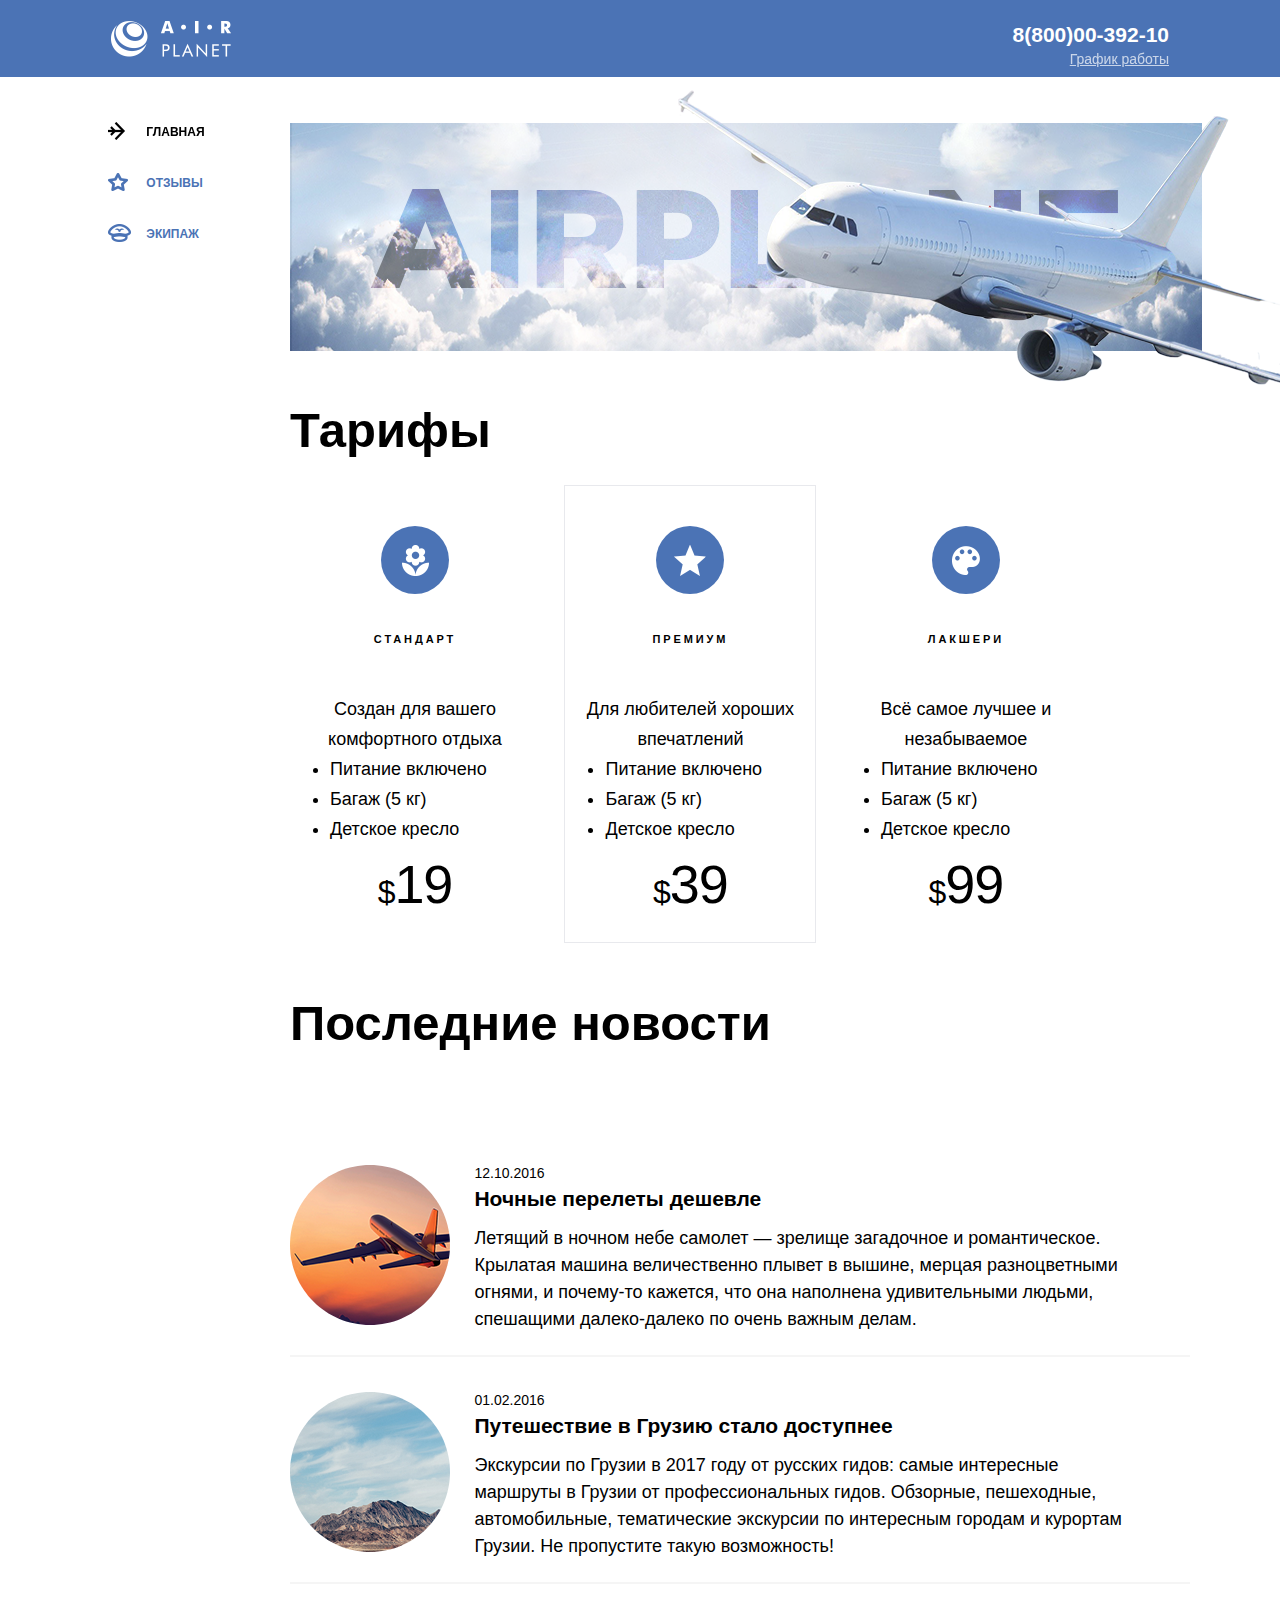
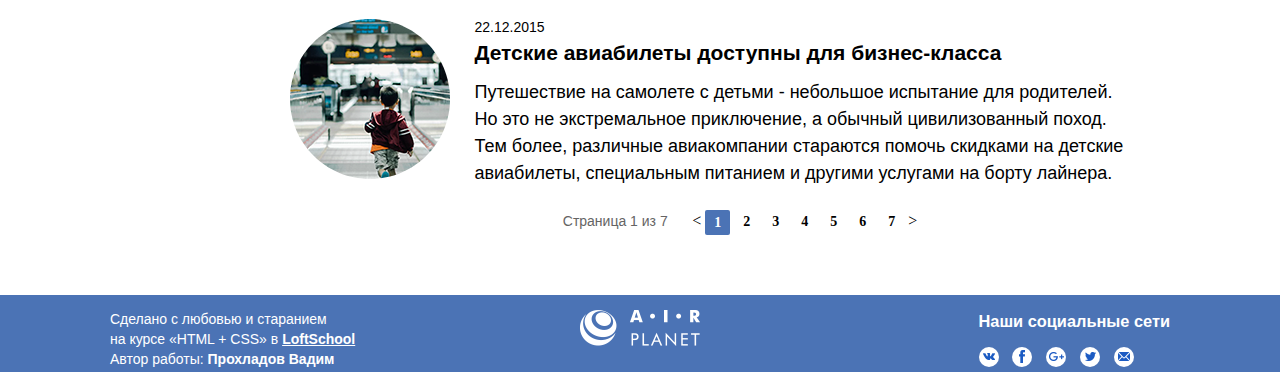
==== index.html @ 10397158 "rewiews_page+smht" ====
<!DOCTYPE html>
<html lang="ru">
    <head>
        <meta charset="utf-8" />
        <meta http-equiv="X-UA-Compatible" content="IE=edge">
        <title>Главная страница</title>
        <meta name="viewport" content="width=1100, initial-scale=1.0">
        <link rel="stylesheet" type="text/css" media="screen" href="./css/main.css"/>
        <link rel="stylesheet" href="./css/normalize.css">
    </head>
    <body>
        <div class="wrapper">
            <header class="header">
                <div class="header__container">
                    <a href="#" class="logo">
                        <img src="./air_planet_png/logo_company.png" class="logo__image" alt="Торговый знак компании">
                    </a>
                    <address class="contacts">
                        <a href="tel:+78000039210" class="contacts__phone">8(800)00-392-10</a>
                        <div class="contacts__work-time">График работы</div>
                    </address>
                </div>
            </header>
            <div class="page">
                <div class="page-content">
                    <div class="main-logo">
                        <img src="./air_planet_png/main_logo/main_logo.png" class="main-logo__plane" alt="Самолет"></img>
                    </div>
                    <div class="tariff">
                        <h2 class="tariff__head">Тарифы</h2>
                        <ul class="tariff__block">
                            <li class="tariff__type">
                                <div class="tariff__label">                                   
                                    <img class="tariff__label-icon" src="./air_planet_png/tariff_icon/flower.png" alt="Цветок">
                                </div>
                                <div class="tariff__description">                                    
                                    <h3 class="tariff__name">Стандарт</h3>                                    
                                    <p class="tariff__character">Создан для вашего комфортного отдыха
                                    </p>
                                    <ul class="tariff__offer">
                                        <li class="tariff__services">Питание включено</li>
                                        <li class="tariff__services">Багаж (5 кг)</li>
                                        <li class="tariff__services">Детское кресло</li>
                                    </ul>
                                    <div class="tariff__price">$19</div>
                                </div>
                            </li>
                            <li class="tariff__type">
                                <div class="tariff__label">                                   
                                    <img class="tariff__label-icon" src="./air_planet_png/tariff_icon/star.png" alt="Звезда">
                                </div>
                                <div class="tariff__description">                                    
                                    <h3 class="tariff__name">Премиум</h3>                                    
                                    <p class="tariff__character">Для любителей хороших впечатлений
                                    </p>
                                    <ul class="tariff__offer">
                                        <li class="tariff__services">Питание включено</li>
                                        <li class="tariff__services">Багаж (5 кг)</li>
                                        <li class="tariff__services">Детское кресло</li>
                                    </ul>
                                    <div class="tariff__price">$39</div>
                                </div>
                            </li>
                            <li class="tariff__type">
                                <div class="tariff__label">                                   
                                    <img class="tariff__label-icon" src="./air_planet_png/tariff_icon/palette.png" alt="Палитра">
                                </div>
                                <div class="tariff__description">                                    
                                    <h3 class="tariff__name">Лакшери</h3>                                    
                                    <p class="tariff__character">Всё самое лучшее и незабываемое
                                    </p>
                                    <ul class="tariff__offer">
                                        <li class="tariff__services">Питание включено</li>
                                        <li class="tariff__services">Багаж (5 кг)</li>
                                        <li class="tariff__services">Детское кресло</li>
                                    </ul>
                                    <div class="tariff__price">$99</div>
                                </div>
                            </li>
                        </ul>
                    </div>
                    <div class="news">
                        <h2 class="news__head">Последние новости</h2>
                        <ul class="news__list">
                            <li class="news__item">
                                <div class="news__icon">
                                    <img class="news__preview" src="./air_planet_png/news_prev/plane.png" alt="Самолет в ночном небе">
                                </div>
                                <div class="news__description">
                                    <time class="news__date">12.10.2016</time>
                                    <h3 class="news__name">Ночные перелеты дешевле</h3>
                                    <p class="news__text">Летящий в ночном небе самолет — зрелище загадочное и
                                        романтическое. Крылатая машина
                                        величественно плывет в вышине, мерцая разноцветными огнями, и почему-то кажется,
                                        что она наполнена удивительными людьми, спешащими далеко-далеко по очень важным
                                        делам.
                                    </p>
                                </div>
                            </li>
                            <li class="news__item">
                                <div class="news__icon">
                                    <img class="news__preview" src="./air_planet_png/news_prev/georgia.png" alt="Горы Грузии">
                                </div>
                                <div class="news__description">
                                    <time class="news__date">01.02.2016</time>
                                    <h3 class="news__name">Путешествие в Грузию стало доступнее</h3>
                                    <p class="news__text">Экскурсии по Грузии в 2017 году от русских гидов: самые интересные маршруты в
                                        Грузии от профессиональных гидов. Обзорные, пешеходные, автомобильные, тематические
                                        экскурсии по интересным городам и курортам Грузии. Не пропустите такую возможность!
                                    </p>
                                </div>
                            </li>
                            <li class="news__item">
                                <div class="news__icon">
                                    <img class="news__preview" src="./air_planet_png/news_prev/child.png" alt="Ребенок в аэропорту">
                                </div>
                                <div class="news__description">
                                    <time class="news__date">22.12.2015</time>
                                    <h3 class="news__name">Детские авиабилеты доступны для бизнес-класса</h3>
                                    <p class="news__text">Путешествие на самолете с детьми - небольшое испытание для родителей.
                                    Но это не экстремальное приключение, а обычный цивилизованный поход.
                                    Тем более, различные авиакомпании стараются помочь скидками на детские авиабилеты, специальным питанием и другими
                                    услугами на борту лайнера.
                                    </p>
                                </div>
                            </li>
                        </ul>
                        <div class="pagination">
                            <div class="pagination__display">Страница 1 из 7                                
                            </div>
                            <div class="pagination__controls">
                                <div class="pagination__prev">
                                    <a href="#" class="pagination__prev-link">&lt;</a>
                                </div>
                                <ul class="pagination__pages">
                                    <li class="pagination__page">
                                        <a href="#" class="pagination__page-link pagination__active-page">1</a>
                                    </li>
                                    <li class="pagination__page">
                                        <a href="#" class="pagination__page-link">2</a>
                                    </li>
                                    <li class="pagination__page">
                                        <a href="#" class="pagination__page-link">3</a>
                                    </li>
                                    <li class="pagination__page">
                                        <a href="#" class="pagination__page-link">4</a>
                                    </li>
                                    <li class="pagination__page">
                                        <a href="#" class="pagination__page-link">5</a>
                                    </li>
                                    <li class="pagination__page">
                                        <a href="#" class="pagination__page-link">6</a>
                                    </li>
                                    <li class="pagination__page">
                                        <a href="#" class="pagination__page-link">7</a>
                                    </li>
                                </ul>
                                <div class="pagination__next">
                                    <a href="#" class="pagination__next-link">&gt;</a>
                                </div>
                            </div>
                        </div>                        
                    </div>
                </div>
                <aside class="sidebar">
                    <nav class="menu">
                        <ul class="menu__list">
                            <li class="menu__item menu__item-active">
                                <a href="#" class="menu__link">
                                    <div class="menu__icon">
                                        <img src="./air_planet_png/menu_icons/main_icon.png" alt="Стрелка" class="menu__icon-pic">
                                    </div>
                                    <div class="menu__title">Главная</div>
                                </a>
                            </li>
                            <li class="menu__item">
                                <a href="#" class="menu__link">
                                    <div class="menu__icon">
                                        <img src="./air_planet_png/menu_icons/feed_icon.png" alt="Звезда" class="menu__icon-pic">
                                    </div>
                                    <div class="menu__title">Отзывы</div>
                                </a>
                            </li>
                            <li class="menu__item">
                                <a href="" class="menu__link">
                                    <div class="menu__icon">
                                        <img src="./air_planet_png/menu_icons/team_icon.png" alt="Фуражка" class="menu__icon-pic">
                                    </div>
                                    <div class="menu__title">Экипаж</div>
                                </a>
                            </li>
                        </ul>
                    </nav>
                </aside>
            </div>                   
            <footer class="footer">
                <div class="footer__container">
                    <div class="footer__description">
                            <p>Сделано с любовью и старанием <br>
                            на курсе «HTML + CSS» в <a href="#" class="footer_description-loftschool">LoftSchool</a><br>
                            Автор работы: <span class="footer__description-autor">Прохладов Вадим</span></p>
                    </div>
                    <div class="footer__logo">
                        <a href="#" class="footer__logo-link">
                            <img src="./air_planet_png/logo_company.png" class="footer__logo-image" alt="Торговый знак компании">
                        </a>
                    </div>
                    <div class="footer__social">
                        <h3 class="footer__social-head">Наши социальные сети</h3>
                        <ul class="footer__social-icons">
                            <li class="footer__social-icon">
                                <a href="#" class="footer__social-link">
                                    <img src="./air_planet_png/social_icons/vk.png" alt="Вконтакте" class="footer__social-pic">
                                </a>
                            </li>
                            <li class="footer__social-icon">
                                <a href="#" class="footer__social-link">
                                    <img src="./air_planet_png/social_icons/fb.png" alt="Фейсбук" class="footer__social-pic">
                                </a>
                            </li>
                            <li class="footer__social-icon">
                                <a href="#" class="footer__social-link">
                                    <img src="./air_planet_png/social_icons/google.png" alt="Гугл" class="footer__social-pic">
                                </a>
                            </li>
                            <li class="footer__social-icon">
                                <a href="#" class="footer__social-link">
                                    <img src="./air_planet_png/social_icons/twitter.png" alt="Твиттер" class="footer__social-pic">
                                </a>
                            </li>
                            <li class="footer__social-icon">
                                <a href="#" class="footer__social-link">
                                    <img src="./air_planet_png/social_icons/mail.png" alt="Мейл.ру" class="footer__social-pic">
                                </a>
                            </li>
                        </ul>
                    </div> 
                </div>                            
            </footer>
        </div>
    </body>
</html>
---- css/main.css ----
@font-face {
    font-family: "roboto";
    src: url("./air_planet_fonts/roboto-bold_1-webfont.woff2") format("woff2"),
         url("./air_planet_fonts/roboto-bold_1-webfont.woff") format("woff");
    font-weight: bold;
    font-style: normal;
}

@font-face {
    font-family: "roboto";
    src: url("./air_planet_fonts/roboto-light_1-webfont.woff2") format("woff2"),
         url("./air_planet_fonts/roboto-light_1-webfont.woff") format("woff");
    font-weight: lighter;
    font-style: normal;
}

@font-face {
    font-family: "roboto";
    src: url("./air_planet_fonts/roboto-lightitalic_1-webfont.woff2") format("woff2"),
         url("./air_planet_fonts/roboto-lightitalic_1-webfont.woff") format("woff");
    font-weight: lighter;
    font-style: italic;
}

* {
    list-style-type: none;
    margin: 0;
    padding: 0;
}


body {
    font-family: "roboto", Helvetica, sans-serif;
    line-height: 1.42;
  font-size: 16px;
  -webkit-font-smoothing: antialiased;
  -moz-osx-font-smoothing: grayscale; 
}

.wrapper {
    position: relative;
    /* height: 100%;
    width: 100%; */
}

.header {
    position: relative;
    background-color: #4b73b5;
    margin-bottom: 13px;    
}

.header__container {
    position: relative;
    height: 77px;
    margin: 0 auto;
    width: 1100px;
}

.contacts {
    display: inline-block;
    vertical-align: middle;
}

.logo {
    position: absolute;
    top: 21px;
    left: 21px;
}

.contacts {
    position: absolute;
    top: 20px;
    right: 21px;
    text-align: right;
}

.contacts__phone {
    text-decoration: none;
    font-weight: bold;
    font-style: normal;
    color: white;
    font-size: 21px;
    margin-bottom: 4px;
}

.contacts__work-time {
    text-decoration: underline;
    font-style: normal;
    color: white;
    font-size: 14px;
    opacity: 0.7;
}

.page {
    width: 1100px;
    height: 100%;
    margin: 0 auto;
}
.page:after {
        content: "";
        display: table;
        clear: both;
}

.page-content {
    margin: 0 auto;
    float: right;
    /* clear: right; */
    width: 900px;
    height: 100%;
}

.main-logo {
    position: relative;
    /* height: 300px;
    width: 1007px; */
}

/* .main-logo__plane {
    position: absolute;
} */

.tariff {
    width: 828px;
    height: 533px;
    margin-bottom: 60px;
}

.tariff__block  {
    display: block;
    height: 456px; 
}

.tariff__head {
    font-size: 49px;
    margin-bottom: 20px;
}

.tariff__label {
    position: relative;
    background-color: #4b73b5;
    width: 68px;
    height: 68px;
    margin: auto;
    margin-bottom: 30px;
    border-radius: 34px;
      
}

.tariff__label-icon {
    position: absolute;
    margin: auto;
    top: 0;
    right: 0;
    bottom: 0;
    left: 0;
 
}

.tariff__name {
    height: 70px;
    font-size: 11px;
    text-transform: uppercase;
    letter-spacing: 2.88px;
}

/* .tariff__name-head {

} */

.tariff__type {
    display: inline-block;
    margin-right: 20px;
    width: 250px;
    height: 416px;
    padding-top: 40px;
    text-align: center;
    font-size: 18px;
    /* border: 1px solid #e8e9ed; */
}

.tariff__block > li:nth-child(2)  {
     
    border: 1px solid #e8e9ed;
}


.tariff__description {
    position: relative;
    width: 250px;
    /* display: inline; */
    /* font-size: 18px; */
    line-height: 30px;
    height: 310px;
}

.tariff__offer ul {
    margin-bottom: 35px;
    text-align: left;
    
}

.tariff__services {
    margin-left: 40px;
    list-style-type: disc;
    text-align: left;
    display: list-item;
    line-height: 30px;
    width: auto;
}

.tariff__price {
    display: block;
    margin-top: 25px;
    font-size: 54px;
    font-weight: light-italic;
    letter-spacing: -1.07px;;
}

.tariff__price::first-letter {
    font-size: 32px;
}

.news {
    position: relative;
    height: 100%;
    width: 100%;
    margin-bottom: 60px;
}

.news__head {
    
    font-size: 49px;
    margin-bottom: 72px;
}


.news__item {
    /* display: block; */
    width: 100%;
    height: 165px;
    /* margin-bottom: 60px; */
    /* padding: 40px 0; */
    padding-top: 30px;
    padding-bottom: 30px;
    border-bottom: 2px solid #f5f5f5;
}

.news__list > li:last-child {
    border: none;
}

.news__icon {

    position: relative;
    display: inline-block;
    /* top: 10px; */
    width: 160px;
    height: 160px;
    /* margin-left: -20px; */
}

.news__description {
    position: relative;
    display: inline-block;
    font-size: 11px;
    line-height: 27px;
    left: 20px; 
    top: 0;
    width: 660px;
    height: 160px;
    /* margin-bottom: 60px; */
}

.news__date {
    font-size: 14px;
}

.news__name {
    font-size: 21px;
    line-height: 21px;
    margin-bottom: 16px;
}

.news__text {
    font-size: 18px;
}

.pagination {
    position: relative;
    /* width: 83%; */
    /* height: 27px; */
    
    margin: 0 auto;
    text-align: center;
}

.pagination__display {
    display: inline-block;
    line-height: 25px;
    position: relative;
    color: #656464;
  
    /* width: 103px;
    height: 25px; */
    font-size: 14px;
    margin-right: 20px;
    
}

.pagination__controls {
    font-family: "roboto";
    position: relative;
    display: inline-block;
    /* width: 257px; */
    text-align: center;
    /* height: 25px; */

    
}

.pagination__page-link {
    color: black;
    font-weight: bold;
    font-family: "roboto";
    text-decoration: none;
    position: relative;
    font-size: 14px;
    display: inline-block;
    text-align: center;
    /* height: 25px; */

    /* border: 1px solid black; */
}

.pagination__prev, .pagination__next {
    display: inline-block;
}



.pagination__prev-link, .pagination__next-link {
    text-decoration: none;
    color: #000;
}


.pagination__pages {
    display: inline-block;
    position: relative;
}

.pagination__page {
    display: inline-block;
    border: none;
    width: 25px;
    height: 25px;
    /* margin-right: 16px; */
}

.pagination__active-page {
    
    width: 25px;
    height: 25px;
    background-color: #4b73b5;
    color: white;
    border-radius: 2px;
    vertical-align: middle;
    line-height: 25px;
}

.sidebar {
    float: left;
    /* clear: left; */
    width: 200px;
    height: 100%;
    /* padding-left: 10px; */
}

.menu {
    position: relative;
    font-size: 12px;
    margin: 0;
    padding: 0;
    margin-top: 32px;
    margin-left: 18px;
    width: 110px;
    height: 116px;
}

.menu__item {
    height: 18px;
    margin-bottom: 33px;
   
}

.menu__item-active {
    filter: brightness(0);
}

.menu__link {
    display: inline-block;
    width: 110px;
    height: 20px;
    text-decoration: none;
    color: #4b73b5;
    font-weight: bold;
    text-transform: uppercase;
}

.menu__icon {
    display: inline-block;
    margin-right: 10px;
    width: 25px;
}

.menu__title {
    position: relative;
    display: inline-block;
    width: 60px;
    bottom: 4px;
    
    
    
}

.footer {
    position: absolute;
    height: 77px;
    width: 100%;
    background-color: #4b73b5;
    bottom: -77px;
    color: white;
    
}

.footer__container {
    position: relative;
    text-align: center;
    vertical-align: middle;
    margin: 0 auto;
    width: 1100px;
    height: 100%;
    font-size: 14px;
}

.footer__description {
    position: absolute;
    display: inline-block;
    text-align: left;
    top: 15px; 
    left: 20px;
    height: 70%;
}

.footer__description-autor {
    font-weight: bold;
}

.footer_description-loftschool {
    color: white;
    font-weight: bold;
}

.footer__logo  {
    position: relative;
    display: inline-block;
    top: 15px;
    width: 33%;
    height: 60px;
}

.footer__social {
    display: inline-block;
    position: absolute;
    top: 15px;
    text-align: left;
    right: 20px;
}

.footer__social-head {
    margin: 0;
    padding-bottom: 5px;
}



.footer__social-icons {
    margin: 0;
    padding: 0;
    margin-top: 8px;
}

.footer__social-icon {
    display: inline-block;
    position: relative;
    width: 20px;
    height: 20px;
    margin-right: 10px;
    background-color: white;
    border-radius: 10px;
    text-align: center;
    

}

.footer__social-pic {
    position: absolute;
    margin: auto;
    top: 0;
    right: 0;
    bottom: 0;
    left: 0;
}
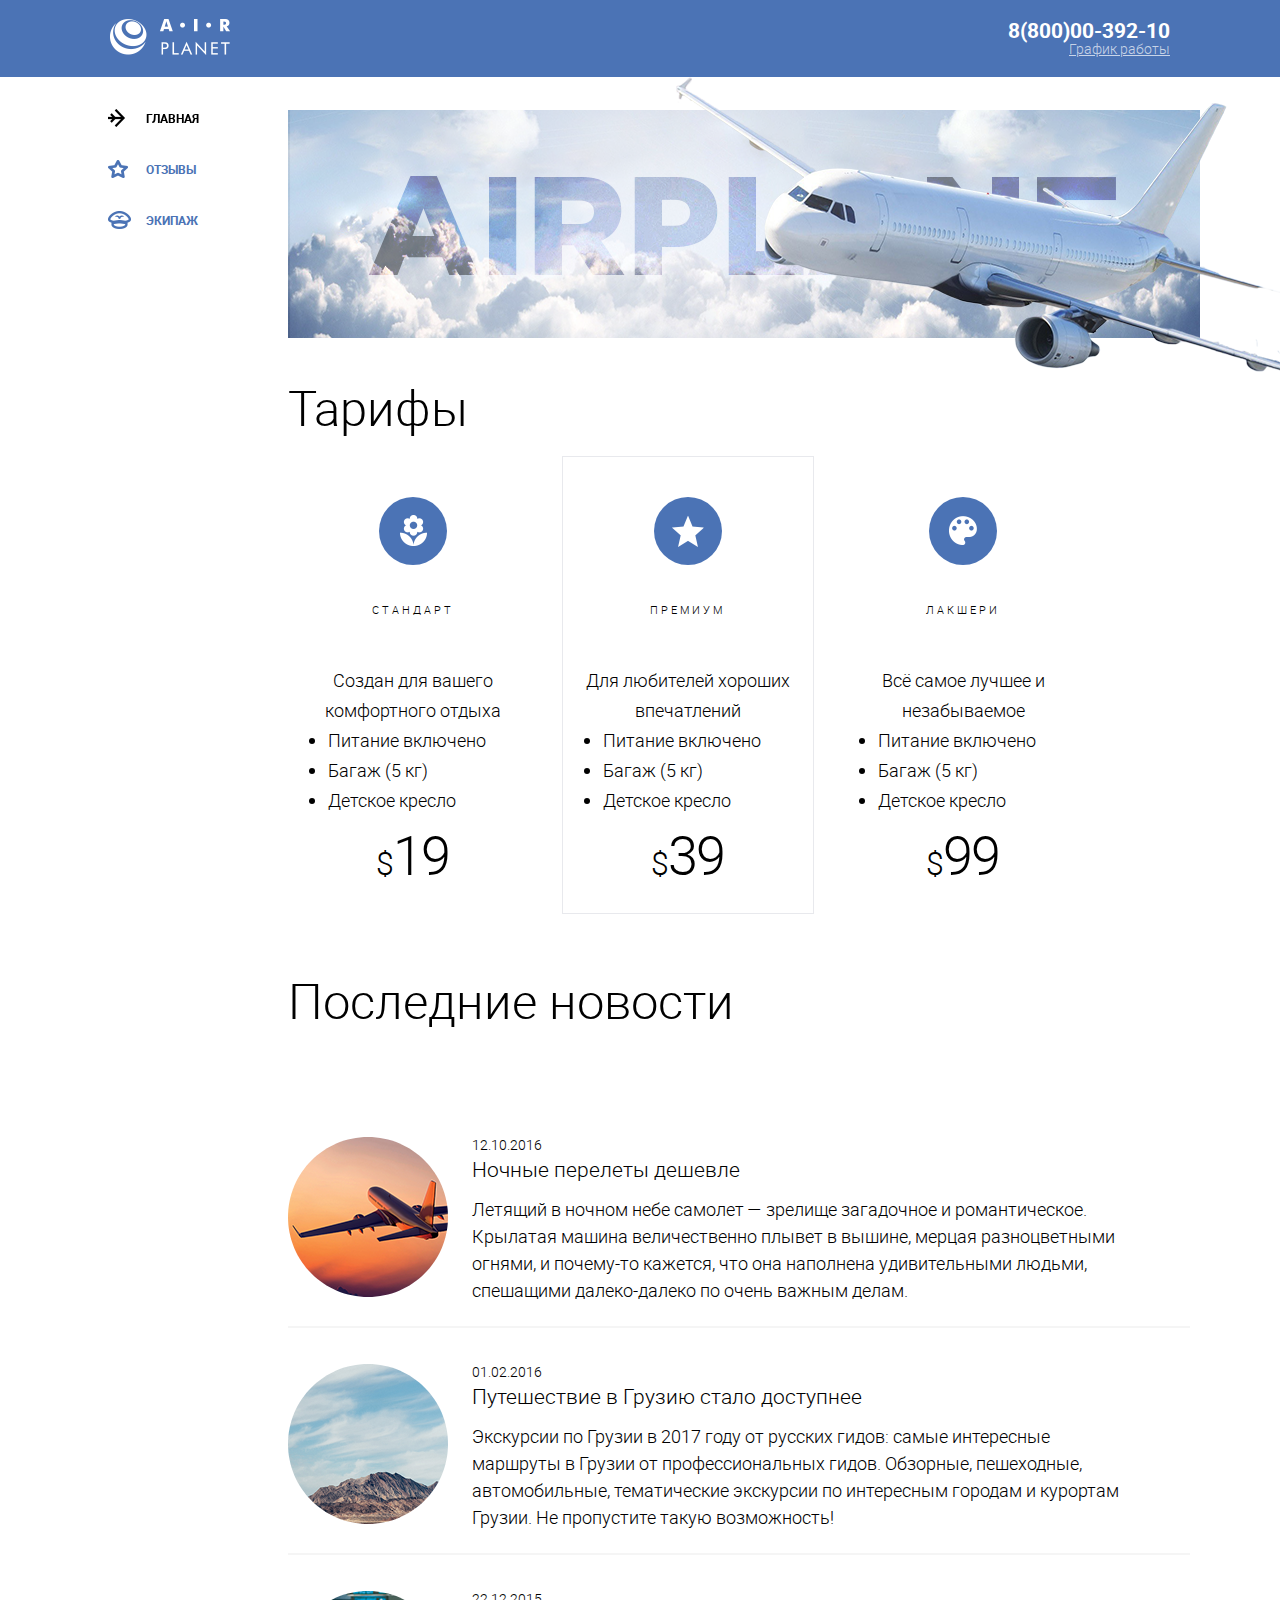
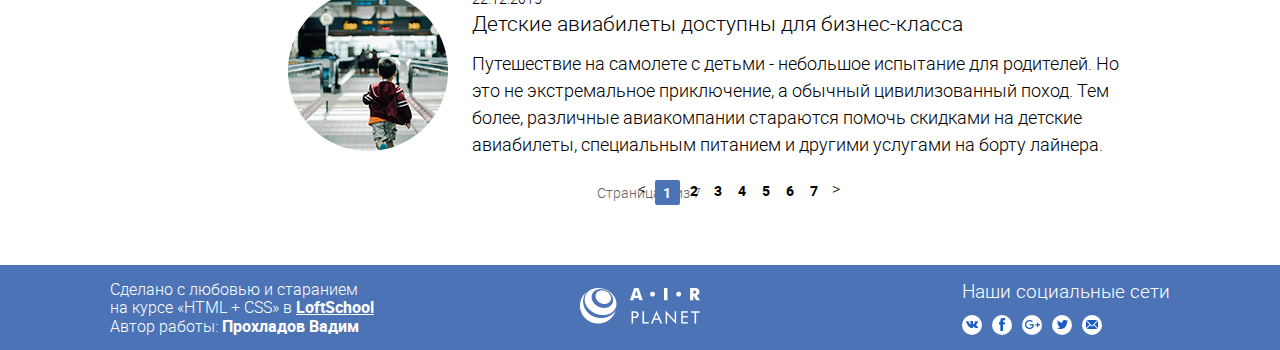
==== commit d36ab6ac: "base+rewiews_flex" ====
--- a/index.html
+++ b/index.html
@@ -1,27 +1,33 @@
 <!DOCTYPE html>
 <html lang="ru">
-    <head>
-        <meta charset="utf-8" />
-        <meta http-equiv="X-UA-Compatible" content="IE=edge">
-        <title>Главная страница</title>
-        <meta name="viewport" content="width=1100, initial-scale=1.0">
-        <link rel="stylesheet" type="text/css" media="screen" href="./css/main.css"/>
-        <link rel="stylesheet" href="./css/normalize.css">
-    </head>
-    <body>
-        <div class="wrapper">
+
+<head>
+    <meta charset="utf-8" />
+    <meta http-equiv="X-UA-Compatible" content="IE=edge">
+    <title>Главная страница</title>
+    <meta name="viewport" content="width=1100, initial-scale=1.0">
+    <link rel="stylesheet" type="text/css" media="screen" href="./css/main.css"/>
+</head>
+
+<body>
+    <div class="wrapper">
+        <div class="wrapper__container">
             <header class="header">
-                <div class="header__container">
-                    <a href="#" class="logo">
-                        <img src="./air_planet_png/logo_company.png" class="logo__image" alt="Торговый знак компании">
-                    </a>
-                    <address class="contacts">
-                        <a href="tel:+78000039210" class="contacts__phone">8(800)00-392-10</a>
-                        <div class="contacts__work-time">График работы</div>
-                    </address>
+                <div class="container">
+                    <div class="container__left-col">
+                        <a href="#" class="logo">
+                            <img src="./air_planet_png/logo_company.png" class="logo__pic" alt="Торговый знак компании">
+                        </a>
+                    </div>
+                    <div class="container__right-col">
+                        <address class="contacts">
+                            <a href="tel:+78000039210" class="contacts__phone">8(800)00-392-10</a>
+                            <div class="contacts__work-time">График работы</div>
+                        </address>
+                    </div>
                 </div>
             </header>
-            <div class="page">
+            <div class="container">
                 <div class="page-content">
                     <div class="main-logo">
                         <img src="./air_planet_png/main_logo/main_logo.png" class="main-logo__plane" alt="Самолет"></img>
@@ -30,11 +36,11 @@
                         <h2 class="tariff__head">Тарифы</h2>
                         <ul class="tariff__block">
                             <li class="tariff__type">
-                                <div class="tariff__label">                                   
+                                <div class="tariff__label">
                                     <img class="tariff__label-icon" src="./air_planet_png/tariff_icon/flower.png" alt="Цветок">
                                 </div>
-                                <div class="tariff__description">                                    
-                                    <h3 class="tariff__name">Стандарт</h3>                                    
+                                <div class="tariff__description">
+                                    <h3 class="tariff__name">Стандарт</h3>
                                     <p class="tariff__character">Создан для вашего комфортного отдыха
                                     </p>
                                     <ul class="tariff__offer">
@@ -46,11 +52,11 @@
                                 </div>
                             </li>
                             <li class="tariff__type">
-                                <div class="tariff__label">                                   
+                                <div class="tariff__label">
                                     <img class="tariff__label-icon" src="./air_planet_png/tariff_icon/star.png" alt="Звезда">
                                 </div>
-                                <div class="tariff__description">                                    
-                                    <h3 class="tariff__name">Премиум</h3>                                    
+                                <div class="tariff__description">
+                                    <h3 class="tariff__name">Премиум</h3>
                                     <p class="tariff__character">Для любителей хороших впечатлений
                                     </p>
                                     <ul class="tariff__offer">
@@ -62,11 +68,11 @@
                                 </div>
                             </li>
                             <li class="tariff__type">
-                                <div class="tariff__label">                                   
+                                <div class="tariff__label">
                                     <img class="tariff__label-icon" src="./air_planet_png/tariff_icon/palette.png" alt="Палитра">
                                 </div>
-                                <div class="tariff__description">                                    
-                                    <h3 class="tariff__name">Лакшери</h3>                                    
+                                <div class="tariff__description">
+                                    <h3 class="tariff__name">Лакшери</h3>
                                     <p class="tariff__character">Всё самое лучшее и незабываемое
                                     </p>
                                     <ul class="tariff__offer">
@@ -91,7 +97,8 @@
                                     <h3 class="news__name">Ночные перелеты дешевле</h3>
                                     <p class="news__text">Летящий в ночном небе самолет — зрелище загадочное и
                                         романтическое. Крылатая машина
-                                        величественно плывет в вышине, мерцая разноцветными огнями, и почему-то кажется,
+                                        величественно плывет в вышине, мерцая разноцветными огнями, и почему-то
+                                        кажется,
                                         что она наполнена удивительными людьми, спешащими далеко-далеко по очень важным
                                         делам.
                                     </p>
@@ -104,9 +111,12 @@
                                 <div class="news__description">
                                     <time class="news__date">01.02.2016</time>
                                     <h3 class="news__name">Путешествие в Грузию стало доступнее</h3>
-                                    <p class="news__text">Экскурсии по Грузии в 2017 году от русских гидов: самые интересные маршруты в
-                                        Грузии от профессиональных гидов. Обзорные, пешеходные, автомобильные, тематические
-                                        экскурсии по интересным городам и курортам Грузии. Не пропустите такую возможность!
+                                    <p class="news__text">Экскурсии по Грузии в 2017 году от русских гидов: самые
+                                        интересные маршруты в
+                                        Грузии от профессиональных гидов. Обзорные, пешеходные, автомобильные,
+                                        тематические
+                                        экскурсии по интересным городам и курортам Грузии. Не пропустите такую
+                                        возможность!
                                     </p>
                                 </div>
                             </li>
@@ -117,16 +127,18 @@
                                 <div class="news__description">
                                     <time class="news__date">22.12.2015</time>
                                     <h3 class="news__name">Детские авиабилеты доступны для бизнес-класса</h3>
-                                    <p class="news__text">Путешествие на самолете с детьми - небольшое испытание для родителей.
-                                    Но это не экстремальное приключение, а обычный цивилизованный поход.
-                                    Тем более, различные авиакомпании стараются помочь скидками на детские авиабилеты, специальным питанием и другими
-                                    услугами на борту лайнера.
+                                    <p class="news__text">Путешествие на самолете с детьми - небольшое испытание для
+                                        родителей.
+                                        Но это не экстремальное приключение, а обычный цивилизованный поход.
+                                        Тем более, различные авиакомпании стараются помочь скидками на детские
+                                        авиабилеты, специальным питанием и другими
+                                        услугами на борту лайнера.
                                     </p>
                                 </div>
                             </li>
                         </ul>
                         <div class="pagination">
-                            <div class="pagination__display">Страница 1 из 7                                
+                            <div class="pagination__display">Страница 1 из 7
                             </div>
                             <div class="pagination__controls">
                                 <div class="pagination__prev">
@@ -159,7 +171,7 @@
                                     <a href="#" class="pagination__next-link">&gt;</a>
                                 </div>
                             </div>
-                        </div>                        
+                        </div>
                     </div>
                 </div>
                 <aside class="sidebar">
@@ -192,51 +204,57 @@
                         </ul>
                     </nav>
                 </aside>
-            </div>                   
-            <footer class="footer">
-                <div class="footer__container">
+            </div>
+        </div>
+        <footer class="footer">
+            <div class="container">
+                <div class="container__left-col">
                     <div class="footer__description">
-                            <p>Сделано с любовью и старанием <br>
+                        <p>Сделано с любовью и старанием <br>
                             на курсе «HTML + CSS» в <a href="#" class="footer_description-loftschool">LoftSchool</a><br>
                             Автор работы: <span class="footer__description-autor">Прохладов Вадим</span></p>
                     </div>
-                    <div class="footer__logo">
-                        <a href="#" class="footer__logo-link">
-                            <img src="./air_planet_png/logo_company.png" class="footer__logo-image" alt="Торговый знак компании">
-                        </a>
-                    </div>
-                    <div class="footer__social">
-                        <h3 class="footer__social-head">Наши социальные сети</h3>
-                        <ul class="footer__social-icons">
-                            <li class="footer__social-icon">
-                                <a href="#" class="footer__social-link">
-                                    <img src="./air_planet_png/social_icons/vk.png" alt="Вконтакте" class="footer__social-pic">
-                                </a>
-                            </li>
-                            <li class="footer__social-icon">
-                                <a href="#" class="footer__social-link">
-                                    <img src="./air_planet_png/social_icons/fb.png" alt="Фейсбук" class="footer__social-pic">
-                                </a>
-                            </li>
-                            <li class="footer__social-icon">
-                                <a href="#" class="footer__social-link">
-                                    <img src="./air_planet_png/social_icons/google.png" alt="Гугл" class="footer__social-pic">
-                                </a>
-                            </li>
-                            <li class="footer__social-icon">
-                                <a href="#" class="footer__social-link">
-                                    <img src="./air_planet_png/social_icons/twitter.png" alt="Твиттер" class="footer__social-pic">
-                                </a>
-                            </li>
-                            <li class="footer__social-icon">
-                                <a href="#" class="footer__social-link">
-                                    <img src="./air_planet_png/social_icons/mail.png" alt="Мейл.ру" class="footer__social-pic">
-                                </a>
-                            </li>
-                        </ul>
-                    </div> 
-                </div>                            
-            </footer>
-        </div>
-    </body>
+                </div>
+                <div class="container__center-col">
+                    <a href="#" class="logo">
+                        <img src="./air_planet_png/logo_company.png" class="logo__pic" alt="Торговый знак компании">
+                    </a>
+                </div>
+                <div class="container__right-col">
+                    <div class="social">
+                        <h3 class="social-head">Наши социальные сети</h3>
+                        <ul class="social-icons">
+                            <li class="social-icon">
+                                <a href="#" class="social-link">
+                                    <img src="./air_planet_png/social_icons/vk.png" alt="Вконтакте" class="social-pic">
+                                </a>
+                            </li>
+                            <li class="social-icon">
+                                <a href="#" class="social-link">
+                                    <img src="./air_planet_png/social_icons/fb.png" alt="Facebook" class="social-pic">
+                                </a>
+                            </li>
+                            <li class="social-icon">
+                                <a href="#" class="social-link">
+                                    <img src="./air_planet_png/social_icons/google.png" alt="Google" class="social-pic">
+                                </a>
+                            </li>
+                            <li class="social-icon">
+                                <a href="#" class="social-link">
+                                    <img src="./air_planet_png/social_icons/twitter.png" alt="Twitter" class="social-pic">
+                                </a>
+                            </li>
+                            <li class="social-icon">
+                                <a href="#" class="social-link">
+                                    <img src="./air_planet_png/social_icons/mail.png" alt="Mail.ru" class="social-pic">
+                                </a>
+                            </li>
+                        </ul>
+                    </div>
+                </div>
+            </div>
+        </footer>
+    </div>
+</body>
+
 </html>--- a/css/main.css
+++ b/css/main.css
@@ -1,514 +1,16 @@
-@font-face {
-    font-family: "roboto";
-    src: url("./air_planet_fonts/roboto-bold_1-webfont.woff2") format("woff2"),
-         url("./air_planet_fonts/roboto-bold_1-webfont.woff") format("woff");
-    font-weight: bold;
-    font-style: normal;
-}
-
-@font-face {
-    font-family: "roboto";
-    src: url("./air_planet_fonts/roboto-light_1-webfont.woff2") format("woff2"),
-         url("./air_planet_fonts/roboto-light_1-webfont.woff") format("woff");
-    font-weight: lighter;
-    font-style: normal;
-}
-
-@font-face {
-    font-family: "roboto";
-    src: url("./air_planet_fonts/roboto-lightitalic_1-webfont.woff2") format("woff2"),
-         url("./air_planet_fonts/roboto-lightitalic_1-webfont.woff") format("woff");
-    font-weight: lighter;
-    font-style: italic;
-}
-
-* {
-    list-style-type: none;
-    margin: 0;
-    padding: 0;
-}
-
-
-body {
-    font-family: "roboto", Helvetica, sans-serif;
-    line-height: 1.42;
-  font-size: 16px;
-  -webkit-font-smoothing: antialiased;
-  -moz-osx-font-smoothing: grayscale; 
-}
-
-.wrapper {
-    position: relative;
-    /* height: 100%;
-    width: 100%; */
-}
-
-.header {
-    position: relative;
-    background-color: #4b73b5;
-    margin-bottom: 13px;    
-}
-
-.header__container {
-    position: relative;
-    height: 77px;
-    margin: 0 auto;
-    width: 1100px;
-}
-
-.contacts {
-    display: inline-block;
-    vertical-align: middle;
-}
-
-.logo {
-    position: absolute;
-    top: 21px;
-    left: 21px;
-}
-
-.contacts {
-    position: absolute;
-    top: 20px;
-    right: 21px;
-    text-align: right;
-}
-
-.contacts__phone {
-    text-decoration: none;
-    font-weight: bold;
-    font-style: normal;
-    color: white;
-    font-size: 21px;
-    margin-bottom: 4px;
-}
-
-.contacts__work-time {
-    text-decoration: underline;
-    font-style: normal;
-    color: white;
-    font-size: 14px;
-    opacity: 0.7;
-}
-
-.page {
-    width: 1100px;
-    height: 100%;
-    margin: 0 auto;
-}
-.page:after {
-        content: "";
-        display: table;
-        clear: both;
-}
-
-.page-content {
-    margin: 0 auto;
-    float: right;
-    /* clear: right; */
-    width: 900px;
-    height: 100%;
-}
-
-.main-logo {
-    position: relative;
-    /* height: 300px;
-    width: 1007px; */
-}
-
-/* .main-logo__plane {
-    position: absolute;
-} */
-
-.tariff {
-    width: 828px;
-    height: 533px;
-    margin-bottom: 60px;
-}
-
-.tariff__block  {
-    display: block;
-    height: 456px; 
-}
-
-.tariff__head {
-    font-size: 49px;
-    margin-bottom: 20px;
-}
-
-.tariff__label {
-    position: relative;
-    background-color: #4b73b5;
-    width: 68px;
-    height: 68px;
-    margin: auto;
-    margin-bottom: 30px;
-    border-radius: 34px;
-      
-}
-
-.tariff__label-icon {
-    position: absolute;
-    margin: auto;
-    top: 0;
-    right: 0;
-    bottom: 0;
-    left: 0;
- 
-}
-
-.tariff__name {
-    height: 70px;
-    font-size: 11px;
-    text-transform: uppercase;
-    letter-spacing: 2.88px;
-}
-
-/* .tariff__name-head {
-
-} */
-
-.tariff__type {
-    display: inline-block;
-    margin-right: 20px;
-    width: 250px;
-    height: 416px;
-    padding-top: 40px;
-    text-align: center;
-    font-size: 18px;
-    /* border: 1px solid #e8e9ed; */
-}
-
-.tariff__block > li:nth-child(2)  {
-     
-    border: 1px solid #e8e9ed;
-}
-
-
-.tariff__description {
-    position: relative;
-    width: 250px;
-    /* display: inline; */
-    /* font-size: 18px; */
-    line-height: 30px;
-    height: 310px;
-}
-
-.tariff__offer ul {
-    margin-bottom: 35px;
-    text-align: left;
-    
-}
-
-.tariff__services {
-    margin-left: 40px;
-    list-style-type: disc;
-    text-align: left;
-    display: list-item;
-    line-height: 30px;
-    width: auto;
-}
-
-.tariff__price {
-    display: block;
-    margin-top: 25px;
-    font-size: 54px;
-    font-weight: light-italic;
-    letter-spacing: -1.07px;;
-}
-
-.tariff__price::first-letter {
-    font-size: 32px;
-}
-
-.news {
-    position: relative;
-    height: 100%;
-    width: 100%;
-    margin-bottom: 60px;
-}
-
-.news__head {
-    
-    font-size: 49px;
-    margin-bottom: 72px;
-}
-
-
-.news__item {
-    /* display: block; */
-    width: 100%;
-    height: 165px;
-    /* margin-bottom: 60px; */
-    /* padding: 40px 0; */
-    padding-top: 30px;
-    padding-bottom: 30px;
-    border-bottom: 2px solid #f5f5f5;
-}
-
-.news__list > li:last-child {
-    border: none;
-}
-
-.news__icon {
-
-    position: relative;
-    display: inline-block;
-    /* top: 10px; */
-    width: 160px;
-    height: 160px;
-    /* margin-left: -20px; */
-}
-
-.news__description {
-    position: relative;
-    display: inline-block;
-    font-size: 11px;
-    line-height: 27px;
-    left: 20px; 
-    top: 0;
-    width: 660px;
-    height: 160px;
-    /* margin-bottom: 60px; */
-}
-
-.news__date {
-    font-size: 14px;
-}
-
-.news__name {
-    font-size: 21px;
-    line-height: 21px;
-    margin-bottom: 16px;
-}
-
-.news__text {
-    font-size: 18px;
-}
-
-.pagination {
-    position: relative;
-    /* width: 83%; */
-    /* height: 27px; */
-    
-    margin: 0 auto;
-    text-align: center;
-}
-
-.pagination__display {
-    display: inline-block;
-    line-height: 25px;
-    position: relative;
-    color: #656464;
-  
-    /* width: 103px;
-    height: 25px; */
-    font-size: 14px;
-    margin-right: 20px;
-    
-}
-
-.pagination__controls {
-    font-family: "roboto";
-    position: relative;
-    display: inline-block;
-    /* width: 257px; */
-    text-align: center;
-    /* height: 25px; */
-
-    
-}
-
-.pagination__page-link {
-    color: black;
-    font-weight: bold;
-    font-family: "roboto";
-    text-decoration: none;
-    position: relative;
-    font-size: 14px;
-    display: inline-block;
-    text-align: center;
-    /* height: 25px; */
-
-    /* border: 1px solid black; */
-}
-
-.pagination__prev, .pagination__next {
-    display: inline-block;
-}
-
-
-
-.pagination__prev-link, .pagination__next-link {
-    text-decoration: none;
-    color: #000;
-}
-
-
-.pagination__pages {
-    display: inline-block;
-    position: relative;
-}
-
-.pagination__page {
-    display: inline-block;
-    border: none;
-    width: 25px;
-    height: 25px;
-    /* margin-right: 16px; */
-}
-
-.pagination__active-page {
-    
-    width: 25px;
-    height: 25px;
-    background-color: #4b73b5;
-    color: white;
-    border-radius: 2px;
-    vertical-align: middle;
-    line-height: 25px;
-}
-
-.sidebar {
-    float: left;
-    /* clear: left; */
-    width: 200px;
-    height: 100%;
-    /* padding-left: 10px; */
-}
-
-.menu {
-    position: relative;
-    font-size: 12px;
-    margin: 0;
-    padding: 0;
-    margin-top: 32px;
-    margin-left: 18px;
-    width: 110px;
-    height: 116px;
-}
-
-.menu__item {
-    height: 18px;
-    margin-bottom: 33px;
-   
-}
-
-.menu__item-active {
-    filter: brightness(0);
-}
-
-.menu__link {
-    display: inline-block;
-    width: 110px;
-    height: 20px;
-    text-decoration: none;
-    color: #4b73b5;
-    font-weight: bold;
-    text-transform: uppercase;
-}
-
-.menu__icon {
-    display: inline-block;
-    margin-right: 10px;
-    width: 25px;
-}
-
-.menu__title {
-    position: relative;
-    display: inline-block;
-    width: 60px;
-    bottom: 4px;
-    
-    
-    
-}
-
-.footer {
-    position: absolute;
-    height: 77px;
-    width: 100%;
-    background-color: #4b73b5;
-    bottom: -77px;
-    color: white;
-    
-}
-
-.footer__container {
-    position: relative;
-    text-align: center;
-    vertical-align: middle;
-    margin: 0 auto;
-    width: 1100px;
-    height: 100%;
-    font-size: 14px;
-}
-
-.footer__description {
-    position: absolute;
-    display: inline-block;
-    text-align: left;
-    top: 15px; 
-    left: 20px;
-    height: 70%;
-}
-
-.footer__description-autor {
-    font-weight: bold;
-}
-
-.footer_description-loftschool {
-    color: white;
-    font-weight: bold;
-}
-
-.footer__logo  {
-    position: relative;
-    display: inline-block;
-    top: 15px;
-    width: 33%;
-    height: 60px;
-}
-
-.footer__social {
-    display: inline-block;
-    position: absolute;
-    top: 15px;
-    text-align: left;
-    right: 20px;
-}
-
-.footer__social-head {
-    margin: 0;
-    padding-bottom: 5px;
-}
-
-
-
-.footer__social-icons {
-    margin: 0;
-    padding: 0;
-    margin-top: 8px;
-}
-
-.footer__social-icon {
-    display: inline-block;
-    position: relative;
-    width: 20px;
-    height: 20px;
-    margin-right: 10px;
-    background-color: white;
-    border-radius: 10px;
-    text-align: center;
-    
-
-}
-
-.footer__social-pic {
-    position: absolute;
-    margin: auto;
-    top: 0;
-    right: 0;
-    bottom: 0;
-    left: 0;
-}+@import url('./layout/fonts.css');
+@import url('./layout/normalize.css');
+@import url('./layout/base.css');
+@import url('./blocks/header.css');
+@import url('./blocks/contacts.css');
+@import url('./blocks/breadcrumbs.css');
+@import url('./blocks/reviews.css');
+@import url('./blocks/reservation.css');
+@import url('./blocks/myreview.css');
+@import url('./blocks/main-logo.css');
+@import url('./blocks/tariff.css');
+@import url('./blocks/news.css');
+@import url('./blocks/pagination.css');
+@import url('./blocks/menu.css');
+@import url('./blocks/footer.css');
+@import url('./blocks/social.css');
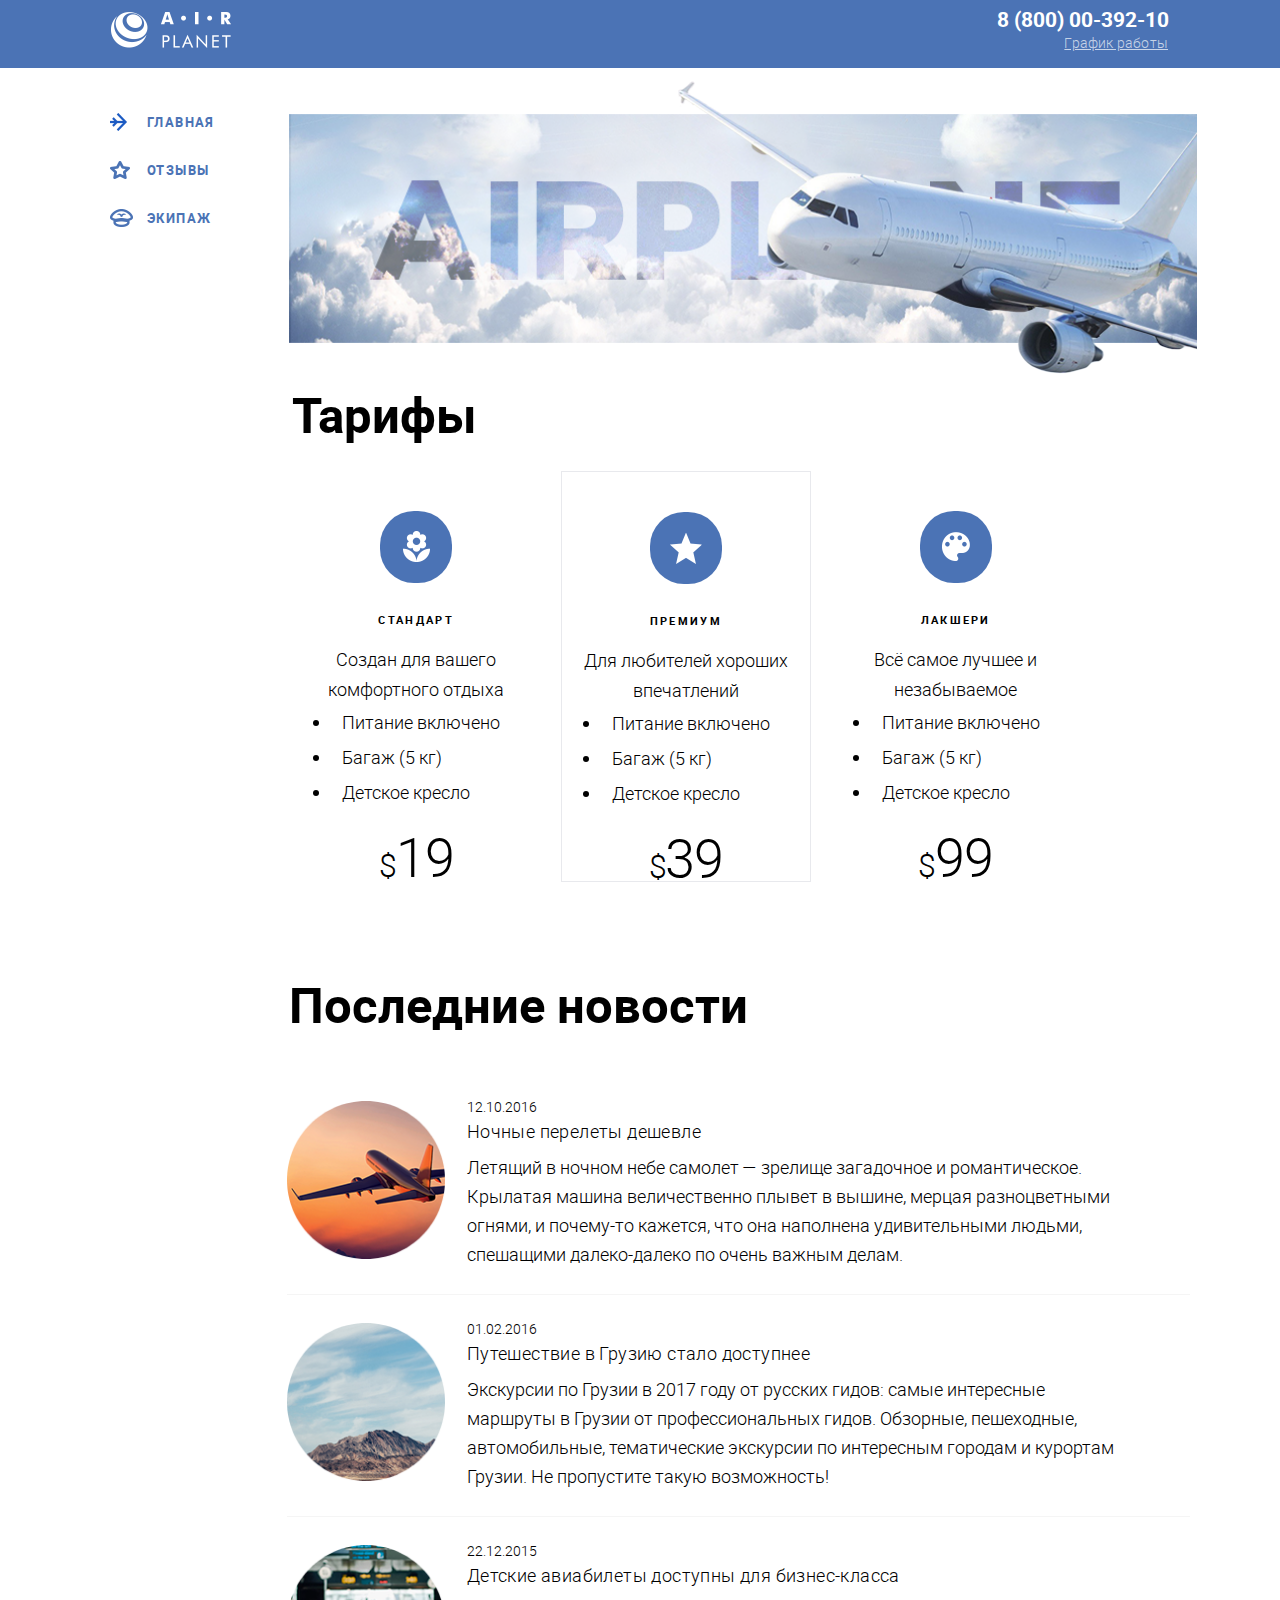
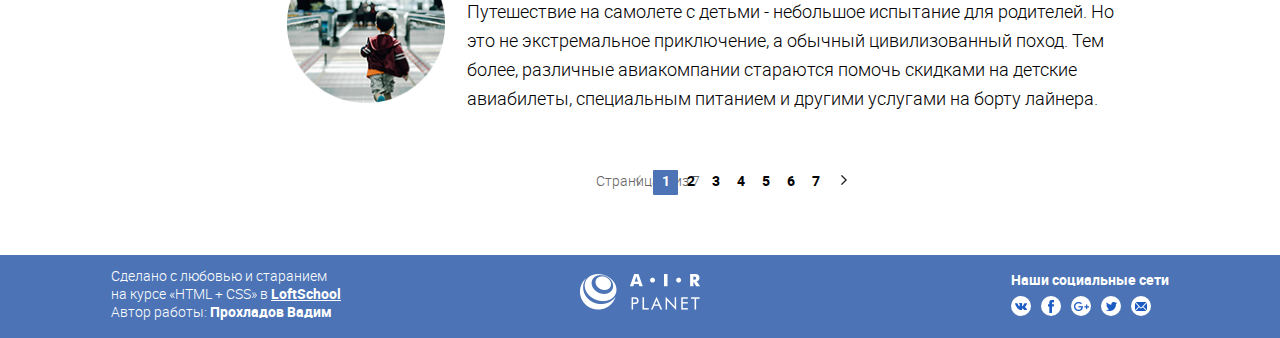
==== commit 02641f25: "hw_3" ====
--- a/index.html
+++ b/index.html
@@ -6,7 +6,7 @@
     <meta http-equiv="X-UA-Compatible" content="IE=edge">
     <title>Главная страница</title>
     <meta name="viewport" content="width=1100, initial-scale=1.0">
-    <link rel="stylesheet" type="text/css" media="screen" href="./css/main.css"/>
+    <link rel="stylesheet" type="text/css" media="screen" href="./css/main.css" />
 </head>
 
 <body>
@@ -21,7 +21,7 @@
                     </div>
                     <div class="container__right-col">
                         <address class="contacts">
-                            <a href="tel:+78000039210" class="contacts__phone">8(800)00-392-10</a>
+                            <a href="tel:+78000039210" class="contacts__phone">8 (800) 00-392-10</a>
                             <div class="contacts__work-time">График работы</div>
                         </address>
                     </div>
@@ -29,16 +29,13 @@
             </header>
             <div class="container">
                 <div class="page-content">
-                    <div class="main-logo">
-                        <img src="./air_planet_png/main_logo/main_logo.png" class="main-logo__plane" alt="Самолет"></img>
+                    <div class="main-logo">                       
                     </div>
                     <div class="tariff">
                         <h2 class="tariff__head">Тарифы</h2>
                         <ul class="tariff__block">
                             <li class="tariff__type">
-                                <div class="tariff__label">
-                                    <img class="tariff__label-icon" src="./air_planet_png/tariff_icon/flower.png" alt="Цветок">
-                                </div>
+                                <div class="tariff__label"></div>
                                 <div class="tariff__description">
                                     <h3 class="tariff__name">Стандарт</h3>
                                     <p class="tariff__character">Создан для вашего комфортного отдыха
@@ -52,9 +49,7 @@
                                 </div>
                             </li>
                             <li class="tariff__type">
-                                <div class="tariff__label">
-                                    <img class="tariff__label-icon" src="./air_planet_png/tariff_icon/star.png" alt="Звезда">
-                                </div>
+                                <div class="tariff__label"></div>
                                 <div class="tariff__description">
                                     <h3 class="tariff__name">Премиум</h3>
                                     <p class="tariff__character">Для любителей хороших впечатлений
@@ -68,9 +63,7 @@
                                 </div>
                             </li>
                             <li class="tariff__type">
-                                <div class="tariff__label">
-                                    <img class="tariff__label-icon" src="./air_planet_png/tariff_icon/palette.png" alt="Палитра">
-                                </div>
+                                <div class="tariff__label"></div>
                                 <div class="tariff__description">
                                     <h3 class="tariff__name">Лакшери</h3>
                                     <p class="tariff__character">Всё самое лучшее и незабываемое
@@ -142,11 +135,13 @@
                             </div>
                             <div class="pagination__controls">
                                 <div class="pagination__prev">
-                                    <a href="#" class="pagination__prev-link">&lt;</a>
+                                    <a href="#" class="pagination__prev-link">
+                                        <img src="./air_planet_png/pagination/Pagination_prev.png" alt="Назад" class="pagination__prev-pic">
+                                    </a>
                                 </div>
                                 <ul class="pagination__pages">
-                                    <li class="pagination__page">
-                                        <a href="#" class="pagination__page-link pagination__active-page">1</a>
+                                    <li class="pagination__page pagination__active-page">
+                                        <a href="#" class="pagination__page-link">1</a>
                                     </li>
                                     <li class="pagination__page">
                                         <a href="#" class="pagination__page-link">2</a>
@@ -168,7 +163,9 @@
                                     </li>
                                 </ul>
                                 <div class="pagination__next">
-                                    <a href="#" class="pagination__next-link">&gt;</a>
+                                    <a href="#" class="pagination__next-link">
+                                        <img src="./air_planet_png/pagination/pagination_next.png" alt="Вперед" class="pagination__next-pic">
+                                    </a>
                                 </div>
                             </div>
                         </div>
@@ -177,8 +174,8 @@
                 <aside class="sidebar">
                     <nav class="menu">
                         <ul class="menu__list">
-                            <li class="menu__item menu__item-active">
-                                <a href="#" class="menu__link">
+                            <li class="menu__item .menu__item-active">
+                                <a href="./index.html" class="menu__link">
                                     <div class="menu__icon">
                                         <img src="./air_planet_png/menu_icons/main_icon.png" alt="Стрелка" class="menu__icon-pic">
                                     </div>
@@ -186,7 +183,7 @@
                                 </a>
                             </li>
                             <li class="menu__item">
-                                <a href="#" class="menu__link">
+                                <a href="./reviews.html" class="menu__link">
                                     <div class="menu__icon">
                                         <img src="./air_planet_png/menu_icons/feed_icon.png" alt="Звезда" class="menu__icon-pic">
                                     </div>
@@ -194,7 +191,7 @@
                                 </a>
                             </li>
                             <li class="menu__item">
-                                <a href="" class="menu__link">
+                                <a href="./team.html" class="menu__link">
                                     <div class="menu__icon">
                                         <img src="./air_planet_png/menu_icons/team_icon.png" alt="Фуражка" class="menu__icon-pic">
                                     </div>
--- a/css/main.css
+++ b/css/main.css
@@ -7,10 +7,12 @@
 @import url('./blocks/reviews.css');
 @import url('./blocks/reservation.css');
 @import url('./blocks/myreview.css');
+@import url('../css/blocks/team.css');
+@import url('../css/blocks/partners.css');
 @import url('./blocks/main-logo.css');
 @import url('./blocks/tariff.css');
 @import url('./blocks/news.css');
 @import url('./blocks/pagination.css');
 @import url('./blocks/menu.css');
 @import url('./blocks/footer.css');
-@import url('./blocks/social.css');
+@import url('./blocks/social.css');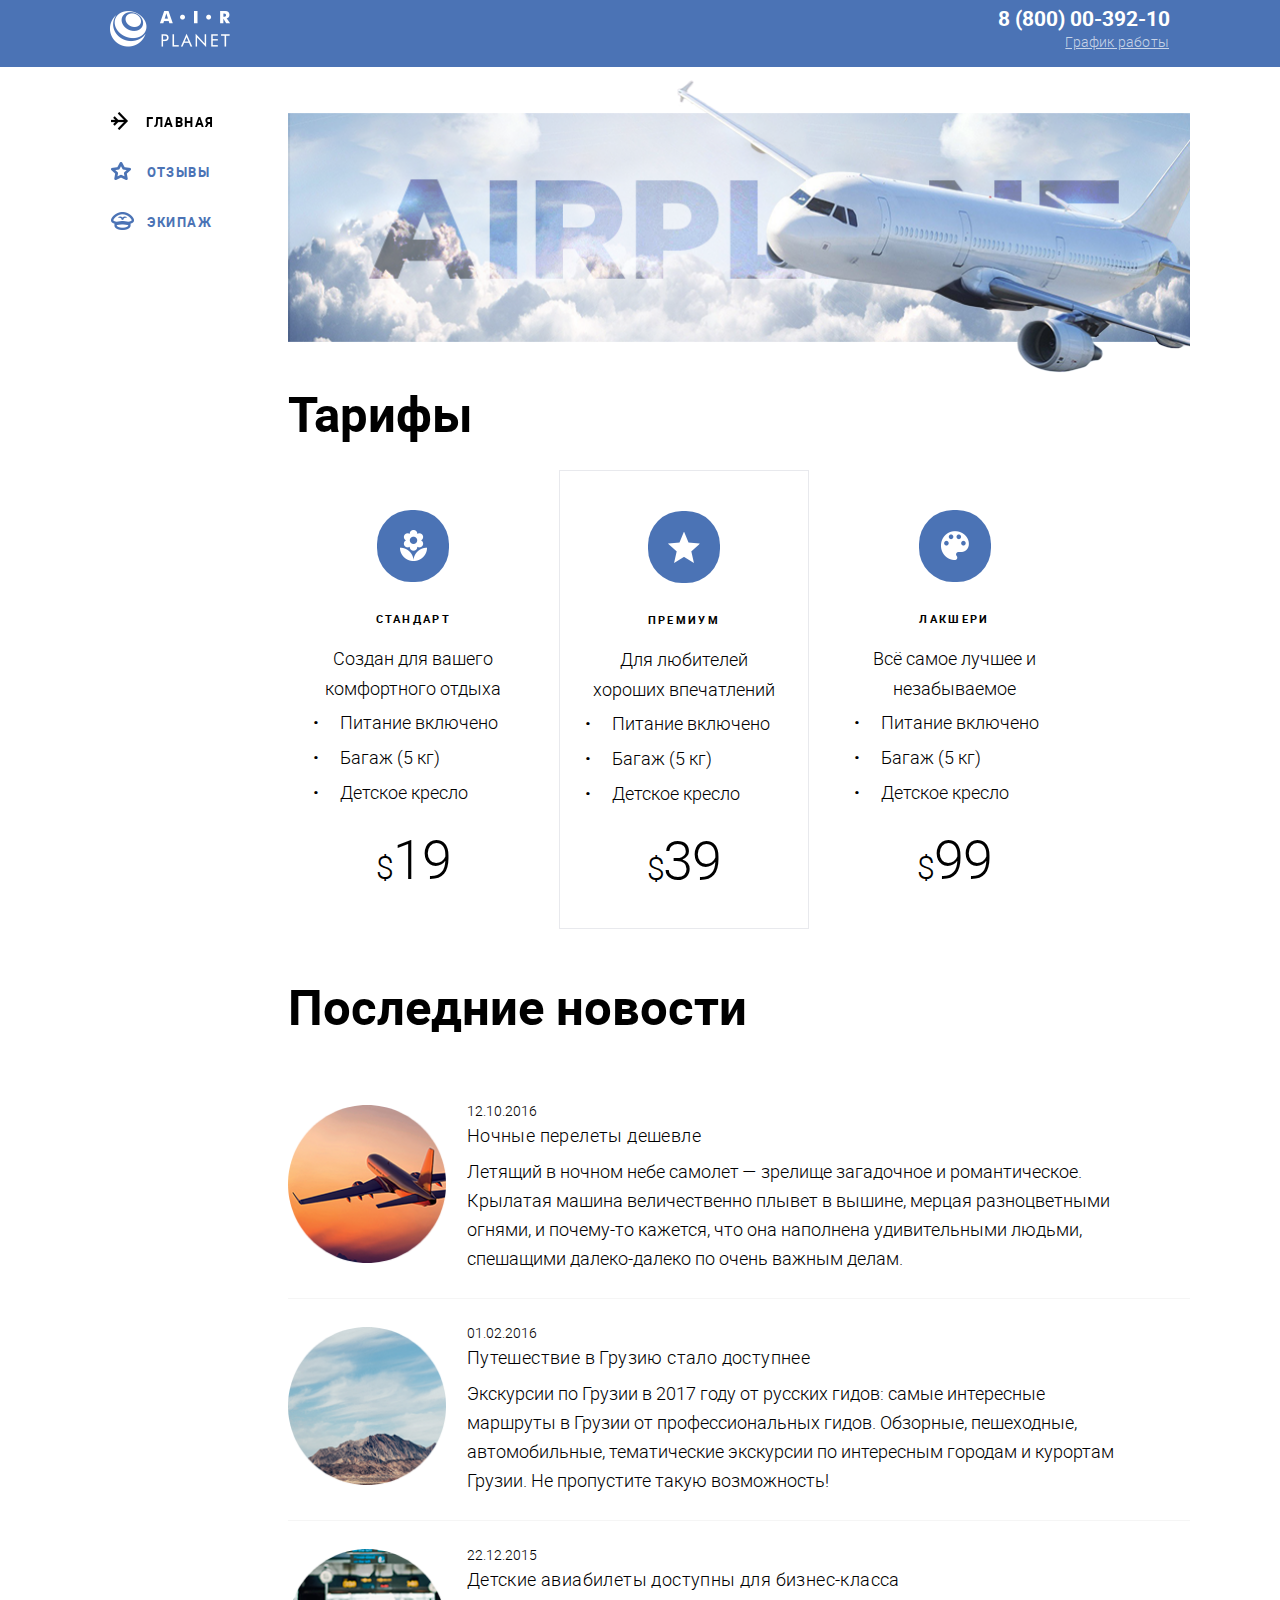
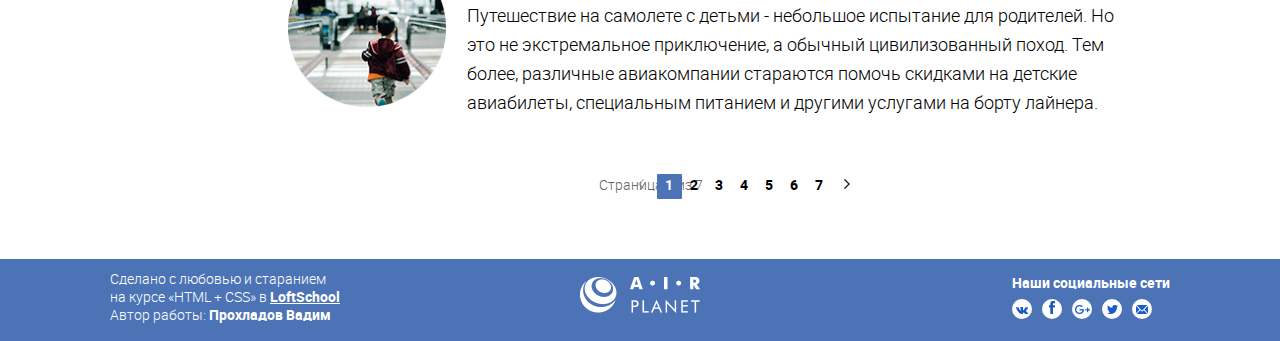
==== commit 36e33932: "icons" ====
--- a/index.html
+++ b/index.html
@@ -35,7 +35,7 @@
                         <h2 class="tariff__head">Тарифы</h2>
                         <ul class="tariff__block">
                             <li class="tariff__type">
-                                <div class="tariff__label"></div>
+                                <div class="tariff__label tariff__label-flower"></div>
                                 <div class="tariff__description">
                                     <h3 class="tariff__name">Стандарт</h3>
                                     <p class="tariff__character">Создан для вашего комфортного отдыха
@@ -49,7 +49,7 @@
                                 </div>
                             </li>
                             <li class="tariff__type">
-                                <div class="tariff__label"></div>
+                                <div class="tariff__label tariff__label-star"></div>
                                 <div class="tariff__description">
                                     <h3 class="tariff__name">Премиум</h3>
                                     <p class="tariff__character">Для любителей хороших впечатлений
@@ -63,7 +63,7 @@
                                 </div>
                             </li>
                             <li class="tariff__type">
-                                <div class="tariff__label"></div>
+                                <div class="tariff__label tariff__label-palette"></div>
                                 <div class="tariff__description">
                                     <h3 class="tariff__name">Лакшери</h3>
                                     <p class="tariff__character">Всё самое лучшее и незабываемое
@@ -174,29 +174,14 @@
                 <aside class="sidebar">
                     <nav class="menu">
                         <ul class="menu__list">
-                            <li class="menu__item .menu__item-active">
-                                <a href="./index.html" class="menu__link">
-                                    <div class="menu__icon">
-                                        <img src="./air_planet_png/menu_icons/main_icon.png" alt="Стрелка" class="menu__icon-pic">
-                                    </div>
-                                    <div class="menu__title">Главная</div>
-                                </a>
+                            <li class="menu__item menu__item-active">
+                                <a href="#" class="menu__link menu__index">Главная</a>
                             </li>
                             <li class="menu__item">
-                                <a href="./reviews.html" class="menu__link">
-                                    <div class="menu__icon">
-                                        <img src="./air_planet_png/menu_icons/feed_icon.png" alt="Звезда" class="menu__icon-pic">
-                                    </div>
-                                    <div class="menu__title">Отзывы</div>
-                                </a>
+                                <a href="./reviews.html" class="menu__link menu__reviews">Отзывы</a>
                             </li>
                             <li class="menu__item">
-                                <a href="./team.html" class="menu__link">
-                                    <div class="menu__icon">
-                                        <img src="./air_planet_png/menu_icons/team_icon.png" alt="Фуражка" class="menu__icon-pic">
-                                    </div>
-                                    <div class="menu__title">Экипаж</div>
-                                </a>
+                                <a href="./team.html" class="menu__link menu__team">Экипаж</a>
                             </li>
                         </ul>
                     </nav>
@@ -219,31 +204,26 @@
                 </div>
                 <div class="container__right-col">
                     <div class="social">
-                        <h3 class="social-head">Наши социальные сети</h3>
-                        <ul class="social-icons">
-                            <li class="social-icon">
-                                <a href="#" class="social-link">
-                                    <img src="./air_planet_png/social_icons/vk.png" alt="Вконтакте" class="social-pic">
-                                </a>
-                            </li>
-                            <li class="social-icon">
-                                <a href="#" class="social-link">
-                                    <img src="./air_planet_png/social_icons/fb.png" alt="Facebook" class="social-pic">
-                                </a>
-                            </li>
-                            <li class="social-icon">
-                                <a href="#" class="social-link">
-                                    <img src="./air_planet_png/social_icons/google.png" alt="Google" class="social-pic">
-                                </a>
-                            </li>
-                            <li class="social-icon">
-                                <a href="#" class="social-link">
-                                    <img src="./air_planet_png/social_icons/twitter.png" alt="Twitter" class="social-pic">
-                                </a>
-                            </li>
-                            <li class="social-icon">
-                                <a href="#" class="social-link">
-                                    <img src="./air_planet_png/social_icons/mail.png" alt="Mail.ru" class="social-pic">
+                        <h3 class="social__head">Наши социальные сети</h3>
+                        <ul class="social__icons">
+                            <li class="social__icon">
+                                <a href="#" class="social__link social__link-vk">
+                                </a>
+                            </li>
+                            <li class="social__icon">
+                                <a href="#" class="social__link social__link-fb">
+                                </a>
+                            </li>
+                            <li class="social__icon">
+                                <a href="#" class="social__link social__link-gl">
+                                </a>
+                            </li>
+                            <li class="social__icon">
+                                <a href="#" class="social__link social__link-tw">
+                                </a>
+                            </li>
+                            <li class="social__icon">
+                                <a href="#" class="social__link social__link-mail">
                                 </a>
                             </li>
                         </ul>
--- a/css/main.css
+++ b/css/main.css
@@ -4,6 +4,7 @@
 @import url('./blocks/header.css');
 @import url('./blocks/contacts.css');
 @import url('./blocks/breadcrumbs.css');
+@import url('./blocks/menu.css');
 @import url('./blocks/reviews.css');
 @import url('./blocks/reservation.css');
 @import url('./blocks/myreview.css');
@@ -13,6 +14,5 @@
 @import url('./blocks/tariff.css');
 @import url('./blocks/news.css');
 @import url('./blocks/pagination.css');
-@import url('./blocks/menu.css');
 @import url('./blocks/footer.css');
 @import url('./blocks/social.css');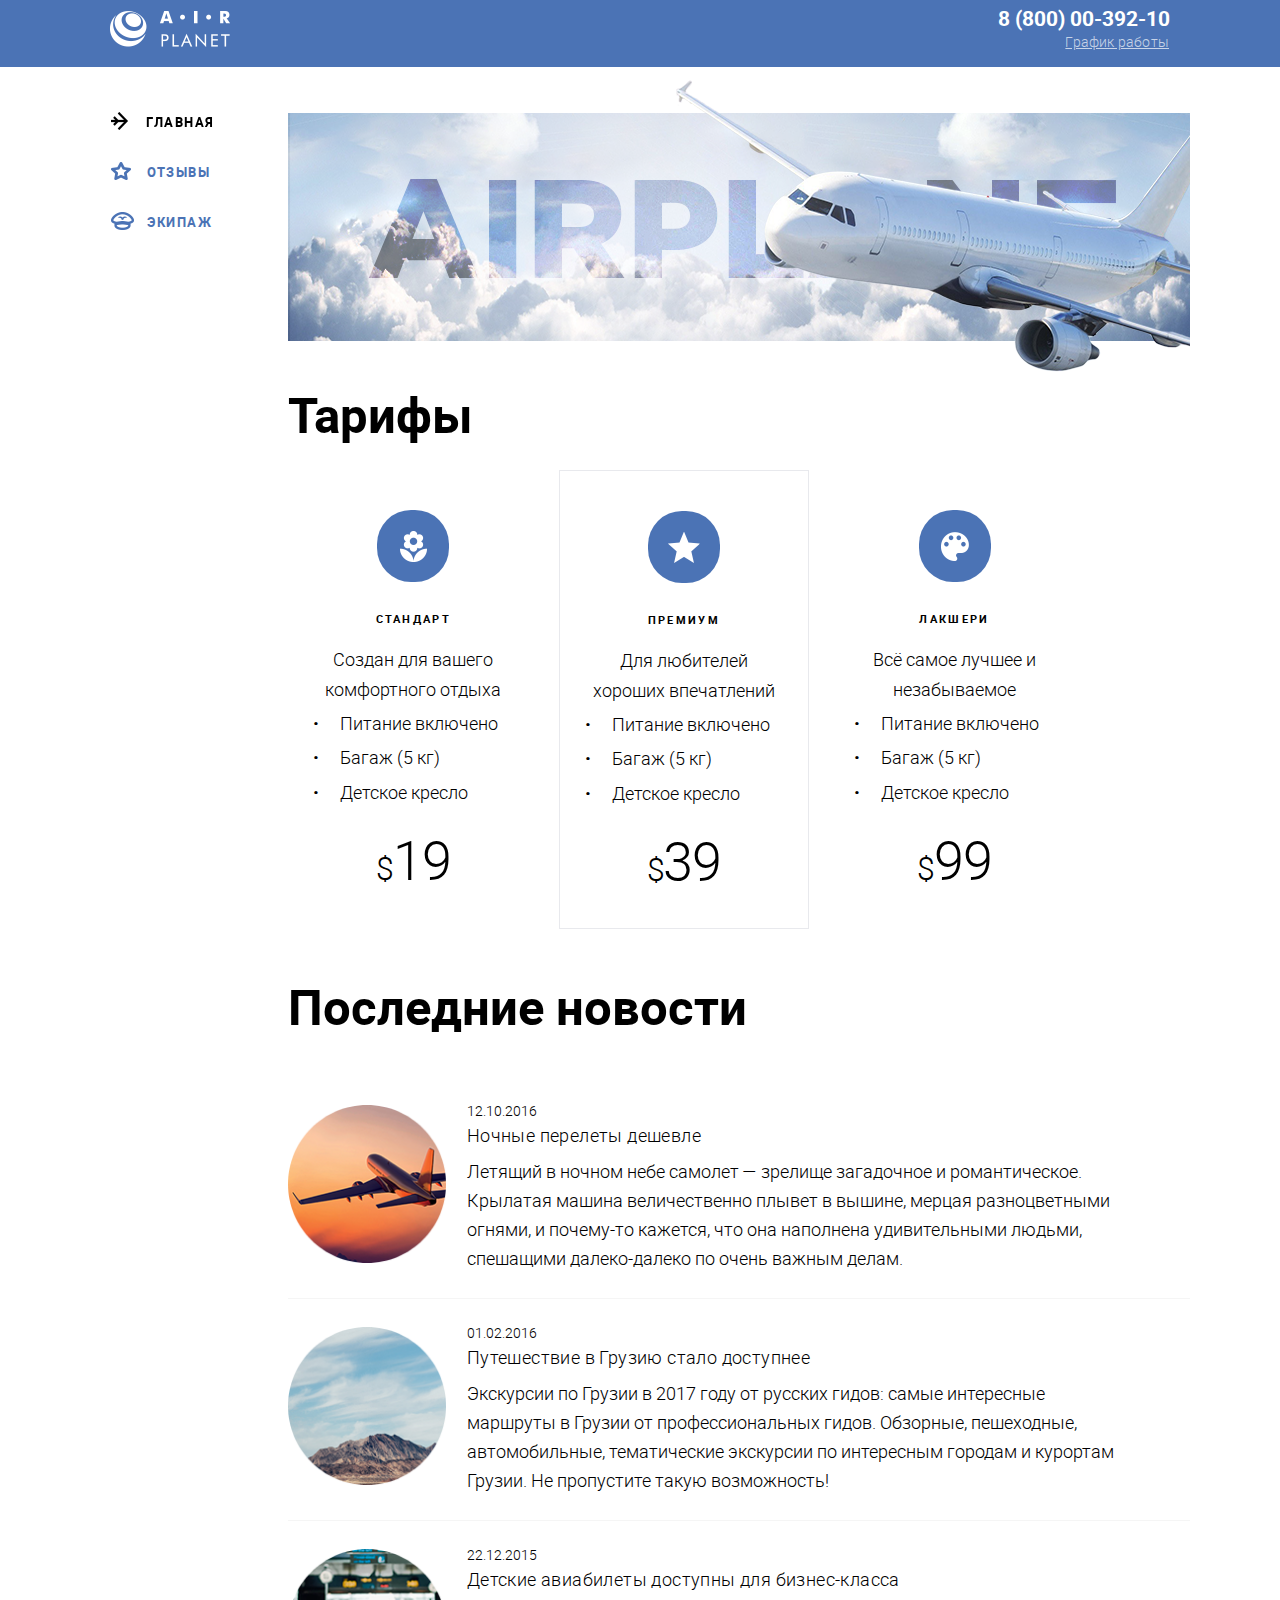
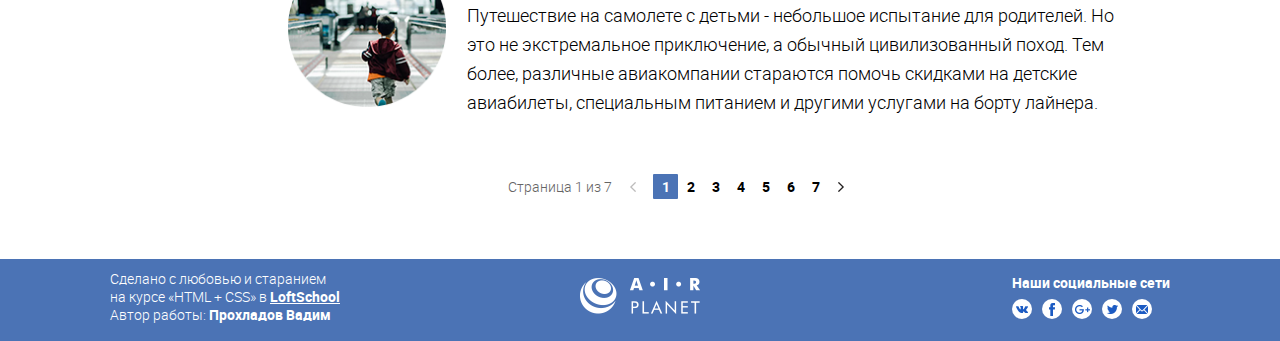
==== commit a17dcaf9: "hw3_fix" ====
--- a/index.html
+++ b/index.html
@@ -29,8 +29,10 @@
             </header>
             <div class="container">
                 <div class="page-content">
-                    <div class="main-logo">                       
-                    </div>
+                    <div class="main-logo">
+                        <img src="./air_planet_png/main_logo/main_logo.png" alt="Самолет" class="main-logo__pic">
+                    </img>
+                </div>
                     <div class="tariff">
                         <h2 class="tariff__head">Тарифы</h2>
                         <ul class="tariff__block">
@@ -131,44 +133,43 @@
                             </li>
                         </ul>
                         <div class="pagination">
-                            <div class="pagination__display">Страница 1 из 7
+                                <div class="pagination__display">Страница 1 из 7
+                                </div>
+                                <div class="pagination__controls">
+                                    <div class="pagination__prev">
+                                        <a href="#" class="pagination__prev-link">
+                                        </a>
+                                    </div>
+                                    <ul class="pagination__pages">
+                                        <li class="pagination__page pagination__active-page">
+                                            <a href="#" class="pagination__page-link">1</a>
+    
+                                        </li>
+                                        <li class="pagination__page">
+                                            <a href="#" class="pagination__page-link">2</a>
+                                        </li>
+                                        <li class="pagination__page">
+                                            <a href="#" class="pagination__page-link">3</a>
+                                        </li>
+                                        <li class="pagination__page">
+                                            <a href="#" class="pagination__page-link">4</a>
+                                        </li>
+                                        <li class="pagination__page">
+                                            <a href="#" class="pagination__page-link">5</a>
+                                        </li>
+                                        <li class="pagination__page">
+                                            <a href="#" class="pagination__page-link">6</a>
+                                        </li>
+                                        <li class="pagination__page">
+                                            <a href="#" class="pagination__page-link">7</a>
+                                        </li>
+                                    </ul>
+                                    <div class="pagination__next">
+                                        <a href="#" class="pagination__next-link">
+                                        </a>
+                                    </div>
+                                </div>
                             </div>
-                            <div class="pagination__controls">
-                                <div class="pagination__prev">
-                                    <a href="#" class="pagination__prev-link">
-                                        <img src="./air_planet_png/pagination/Pagination_prev.png" alt="Назад" class="pagination__prev-pic">
-                                    </a>
-                                </div>
-                                <ul class="pagination__pages">
-                                    <li class="pagination__page pagination__active-page">
-                                        <a href="#" class="pagination__page-link">1</a>
-                                    </li>
-                                    <li class="pagination__page">
-                                        <a href="#" class="pagination__page-link">2</a>
-                                    </li>
-                                    <li class="pagination__page">
-                                        <a href="#" class="pagination__page-link">3</a>
-                                    </li>
-                                    <li class="pagination__page">
-                                        <a href="#" class="pagination__page-link">4</a>
-                                    </li>
-                                    <li class="pagination__page">
-                                        <a href="#" class="pagination__page-link">5</a>
-                                    </li>
-                                    <li class="pagination__page">
-                                        <a href="#" class="pagination__page-link">6</a>
-                                    </li>
-                                    <li class="pagination__page">
-                                        <a href="#" class="pagination__page-link">7</a>
-                                    </li>
-                                </ul>
-                                <div class="pagination__next">
-                                    <a href="#" class="pagination__next-link">
-                                        <img src="./air_planet_png/pagination/pagination_next.png" alt="Вперед" class="pagination__next-pic">
-                                    </a>
-                                </div>
-                            </div>
-                        </div>
                     </div>
                 </div>
                 <aside class="sidebar">
@@ -190,44 +191,44 @@
         </div>
         <footer class="footer">
             <div class="container">
-                <div class="container__left-col">
-                    <div class="footer__description">
-                        <p>Сделано с любовью и старанием <br>
-                            на курсе «HTML + CSS» в <a href="#" class="footer_description-loftschool">LoftSchool</a><br>
-                            Автор работы: <span class="footer__description-autor">Прохладов Вадим</span></p>
-                    </div>
-                </div>
+                    <div class="container__left-col">
+                            <div class="maked-by">
+                                <p>Сделано с любовью и старанием <br>
+                                    на курсе «HTML + CSS» в <a href="#" class="maked-by__loftschool">LoftSchool</a><br>
+                                    Автор работы: <span class="maked-by__name">Прохладов Вадим</span></p>
+                            </div>
+                        </div>
                 <div class="container__center-col">
                     <a href="#" class="logo">
                         <img src="./air_planet_png/logo_company.png" class="logo__pic" alt="Торговый знак компании">
                     </a>
                 </div>
                 <div class="container__right-col">
-                    <div class="social">
-                        <h3 class="social__head">Наши социальные сети</h3>
-                        <ul class="social__icons">
-                            <li class="social__icon">
-                                <a href="#" class="social__link social__link-vk">
-                                </a>
-                            </li>
-                            <li class="social__icon">
-                                <a href="#" class="social__link social__link-fb">
-                                </a>
-                            </li>
-                            <li class="social__icon">
-                                <a href="#" class="social__link social__link-gl">
-                                </a>
-                            </li>
-                            <li class="social__icon">
-                                <a href="#" class="social__link social__link-tw">
-                                </a>
-                            </li>
-                            <li class="social__icon">
-                                <a href="#" class="social__link social__link-mail">
-                                </a>
-                            </li>
-                        </ul>
-                    </div>
+                        <div class="social">
+                                <h3 class="social__head">Наши социальные сети</h3>
+                                <ul class="social__icons">
+                                    <li class="social__icon">
+                                        <a href="http://www.vk.com" class="social__link social__link-vk">http://www.vk.com
+                                        </a>
+                                    </li>
+                                    <li class="social__icon">
+                                        <a href="http://www.facebook.com" class="social__link social__link-fb">http://www.facebook.com
+                                        </a>
+                                    </li>
+                                    <li class="social__icon">
+                                        <a href="http://www.google.com" class="social__link social__link-gl">http://www.google.com
+                                        </a>
+                                    </li>
+                                    <li class="social__icon">
+                                        <a href="http://www.twitter.com" class="social__link social__link-tw">http://www.twitter.com
+                                        </a>
+                                    </li>
+                                    <li class="social__icon">
+                                        <a href="http://www.mail.ru" class="social__link social__link-mail">http://www.mail.ru
+                                        </a>
+                                    </li>
+                                </ul>
+                            </div>
                 </div>
             </div>
         </footer>
--- a/css/main.css
+++ b/css/main.css
@@ -15,4 +15,6 @@
 @import url('./blocks/news.css');
 @import url('./blocks/pagination.css');
 @import url('./blocks/footer.css');
-@import url('./blocks/social.css');+@import url('./blocks/social.css');
+@import url('./blocks/maked-by.css');
+@import url('./blocks/support.css');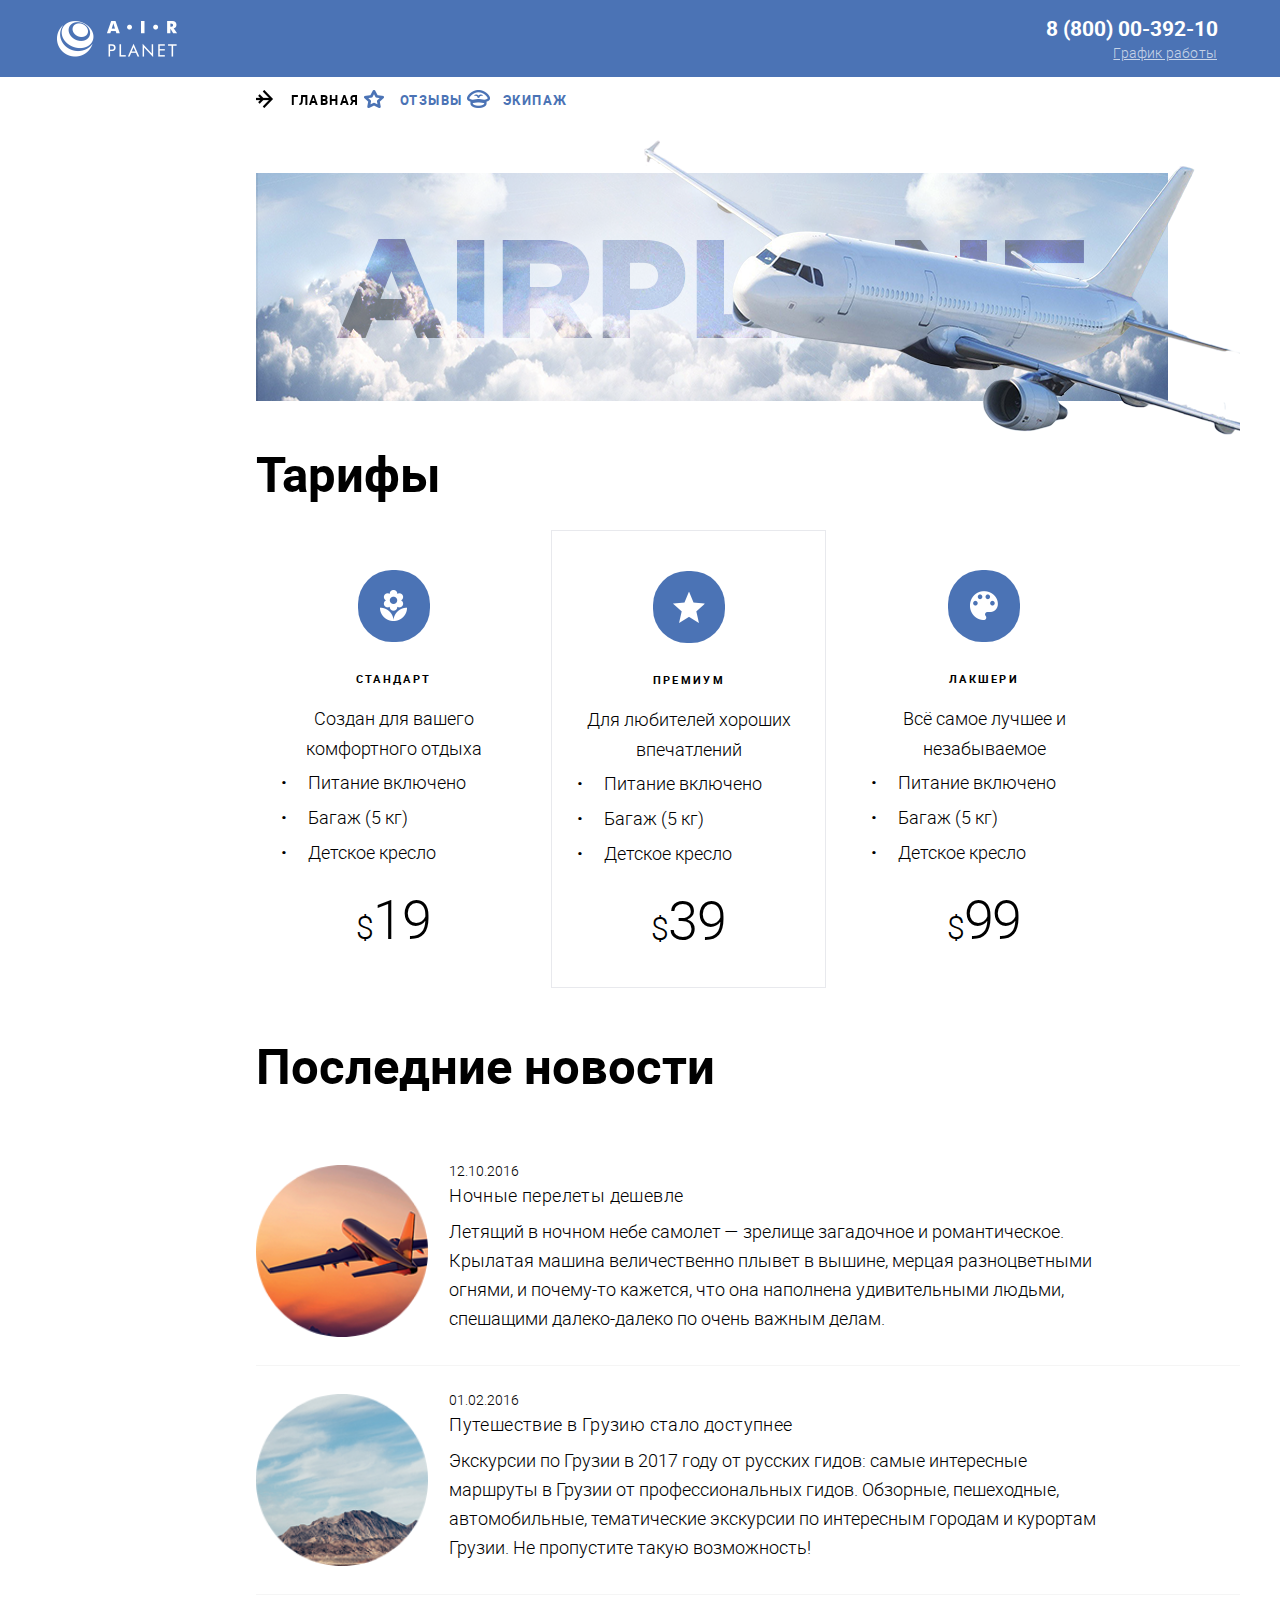
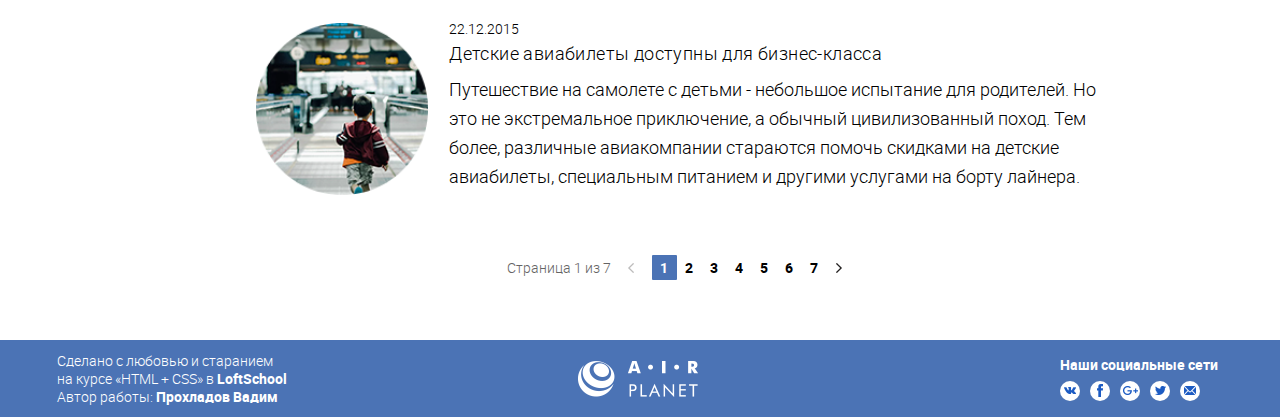
==== commit a3ef4646: "18 jan" ====
--- a/index.html
+++ b/index.html
@@ -29,6 +29,19 @@
             </header>
             <div class="container">
                 <div class="page-content">
+                        <nav class="menu">
+                                <ul class="menu__list">
+                                    <li class="menu__item menu__item-active">
+                                        <a href="#" class="menu__link menu__index">Главная</a>
+                                    </li>
+                                    <li class="menu__item">
+                                        <a href="./reviews.html" class="menu__link menu__reviews">Отзывы</a>
+                                    </li>
+                                    <li class="menu__item">
+                                        <a href="./team.html" class="menu__link menu__team">Экипаж</a>
+                                    </li>
+                                </ul>
+                            </nav>
                     <div class="main-logo">
                         <img src="./air_planet_png/main_logo/main_logo.png" alt="Самолет" class="main-logo__pic">
                     </img>
@@ -173,62 +186,57 @@
                     </div>
                 </div>
                 <aside class="sidebar">
-                    <nav class="menu">
-                        <ul class="menu__list">
-                            <li class="menu__item menu__item-active">
-                                <a href="#" class="menu__link menu__index">Главная</a>
-                            </li>
-                            <li class="menu__item">
-                                <a href="./reviews.html" class="menu__link menu__reviews">Отзывы</a>
-                            </li>
-                            <li class="menu__item">
-                                <a href="./team.html" class="menu__link menu__team">Экипаж</a>
-                            </li>
-                        </ul>
-                    </nav>
+                    
+
+
                 </aside>
             </div>
         </div>
         <footer class="footer">
             <div class="container">
-                    <div class="container__left-col">
-                            <div class="maked-by">
-                                <p>Сделано с любовью и старанием <br>
-                                    на курсе «HTML + CSS» в <a href="#" class="maked-by__loftschool">LoftSchool</a><br>
-                                    Автор работы: <span class="maked-by__name">Прохладов Вадим</span></p>
-                            </div>
-                        </div>
-                <div class="container__center-col">
-                    <a href="#" class="logo">
-                        <img src="./air_planet_png/logo_company.png" class="logo__pic" alt="Торговый знак компании">
-                    </a>
-                </div>
+    
+                <div class="container__left-col">
+                       
+                    <p class="designer">Сделано с любовью и старанием на курсе «HTML + CSS» в
+                        <a href="#" class="designer__loftschool">
+                            LoftSchool
+                        </a>
+                        Автор работы: <span class="designer__name">Прохладов Вадим</span>
+                    </p>
+                    
+                </div>
+    
+                <a href="#" class="logo">Сайт компании                
+                    <img src="./air_planet_png/logo_company.png" class="logo__pic" alt="Trade mark">
+                    <!-- логотип компании - контентное изображение  -->
+                </a>
+    
                 <div class="container__right-col">
-                        <div class="social">
-                                <h3 class="social__head">Наши социальные сети</h3>
-                                <ul class="social__icons">
-                                    <li class="social__icon">
-                                        <a href="http://www.vk.com" class="social__link social__link-vk">http://www.vk.com
-                                        </a>
-                                    </li>
-                                    <li class="social__icon">
-                                        <a href="http://www.facebook.com" class="social__link social__link-fb">http://www.facebook.com
-                                        </a>
-                                    </li>
-                                    <li class="social__icon">
-                                        <a href="http://www.google.com" class="social__link social__link-gl">http://www.google.com
-                                        </a>
-                                    </li>
-                                    <li class="social__icon">
-                                        <a href="http://www.twitter.com" class="social__link social__link-tw">http://www.twitter.com
-                                        </a>
-                                    </li>
-                                    <li class="social__icon">
-                                        <a href="http://www.mail.ru" class="social__link social__link-mail">http://www.mail.ru
-                                        </a>
-                                    </li>
-                                </ul>
-                            </div>
+                    <div class="social">
+                        <h3 class="social__head">Наши социальные сети</h3>
+                        <ul class="social__icons">
+                            <li class="social__item">
+                                <a href="http://www.vk.com" class="social__link social__link-vk">http://www.vk.com
+                                </a>
+                            </li>
+                            <li class="social__item">
+                                <a href="http://www.facebook.com" class="social__link social__link-fb">http://www.facebook.com
+                                </a>
+                            </li>
+                            <li class="social__item">
+                                <a href="http://www.google.com" class="social__link social__link-gl">http://www.google.com
+                                </a>
+                            </li>
+                            <li class="social__item">
+                                <a href="http://www.twitter.com" class="social__link social__link-tw">http://www.twitter.com
+                                </a>
+                            </li>
+                            <li class="social__item">
+                                <a href="http://www.mail.ru" class="social__link social__link-mail">http://www.mail.ru
+                                </a>
+                            </li>
+                        </ul>
+                    </div>
                 </div>
             </div>
         </footer>
--- a/css/main.css
+++ b/css/main.css
@@ -2,12 +2,13 @@
 @import url('./layout/normalize.css');
 @import url('./layout/base.css');
 @import url('./blocks/header.css');
+@import url('./blocks/logo.css');
 @import url('./blocks/contacts.css');
 @import url('./blocks/breadcrumbs.css');
 @import url('./blocks/menu.css');
 @import url('./blocks/reviews.css');
 @import url('./blocks/reservation.css');
-@import url('./blocks/myreview.css');
+@import url('../css/blocks/feed-back.css');
 @import url('../css/blocks/team.css');
 @import url('../css/blocks/partners.css');
 @import url('./blocks/main-logo.css');
@@ -16,5 +17,5 @@
 @import url('./blocks/pagination.css');
 @import url('./blocks/footer.css');
 @import url('./blocks/social.css');
-@import url('./blocks/maked-by.css');
+@import url('./blocks/designer.css');
 @import url('./blocks/support.css');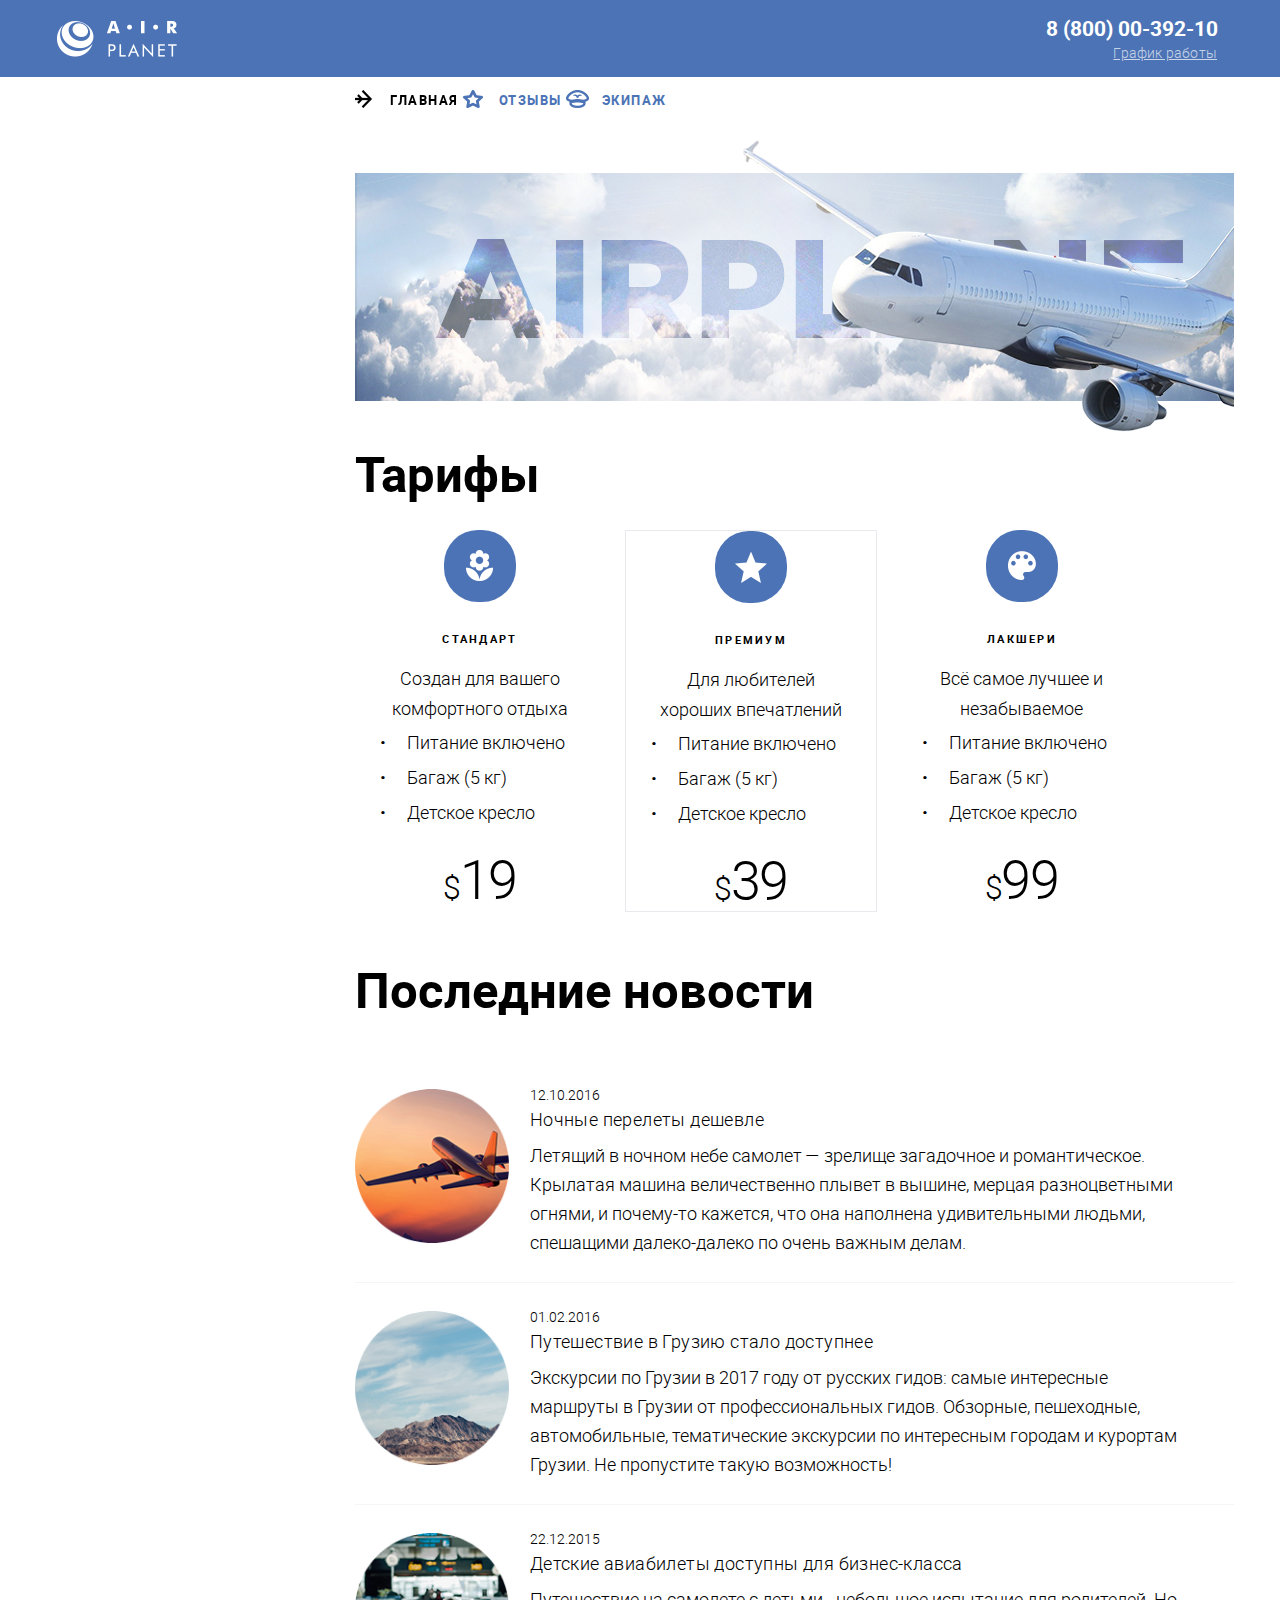
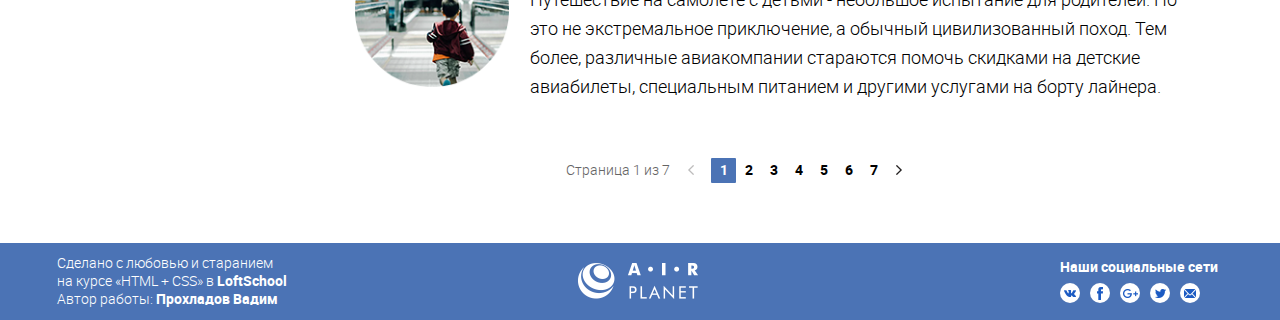
==== commit a5fd359e: "base+tariff_fix" ====
--- a/index.html
+++ b/index.html
@@ -29,19 +29,19 @@
             </header>
             <div class="container">
                 <div class="page-content">
-                        <nav class="menu">
-                                <ul class="menu__list">
-                                    <li class="menu__item menu__item-active">
-                                        <a href="#" class="menu__link menu__index">Главная</a>
-                                    </li>
-                                    <li class="menu__item">
-                                        <a href="./reviews.html" class="menu__link menu__reviews">Отзывы</a>
-                                    </li>
-                                    <li class="menu__item">
-                                        <a href="./team.html" class="menu__link menu__team">Экипаж</a>
-                                    </li>
-                                </ul>
-                            </nav>
+                    <nav class="menu">
+                        <ul class="menu__list">
+                            <li class="menu__item menu__item-active">
+                                <a href="#" class="menu__link menu__index">Главная</a>
+                            </li>
+                            <li class="menu__item">
+                                <a href="./reviews.html" class="menu__link menu__reviews">Отзывы</a>
+                            </li>
+                            <li class="menu__item">
+                                <a href="./team.html" class="menu__link menu__team">Экипаж</a>
+                            </li>
+                        </ul>
+                    </nav>
                     <div class="main-logo">
                         <img src="./air_planet_png/main_logo/main_logo.png" alt="Самолет" class="main-logo__pic">
                     </img>
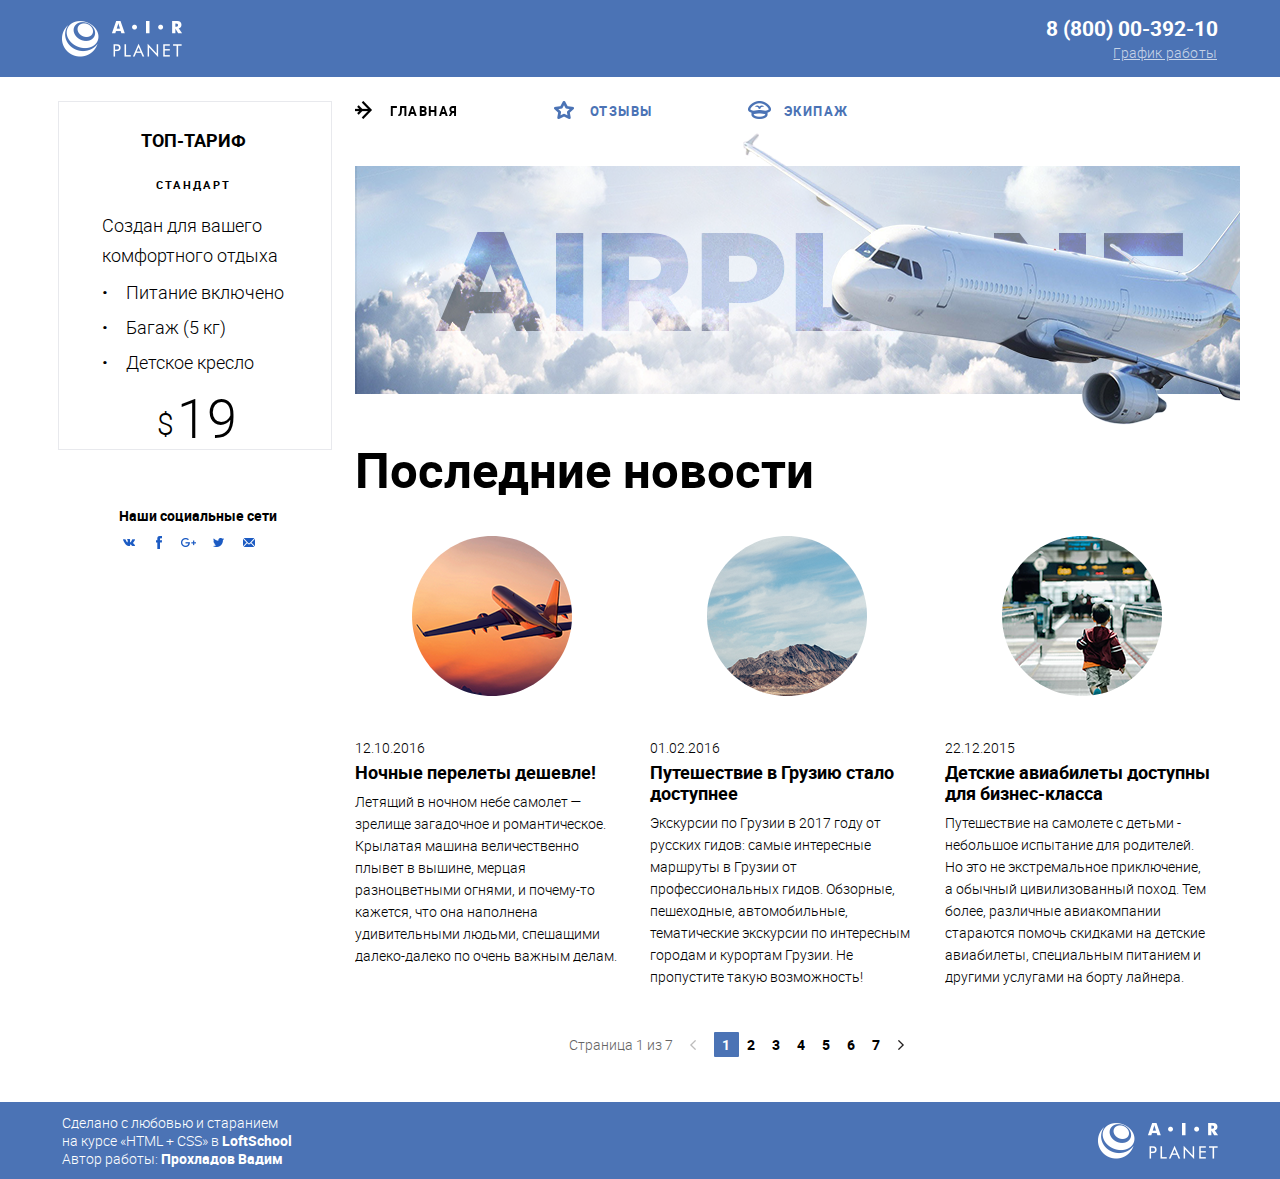
==== commit 29a886ae: "index_4hw" ====
--- a/index.html
+++ b/index.html
@@ -46,53 +46,9 @@
                         <img src="./air_planet_png/main_logo/main_logo.png" alt="Самолет" class="main-logo__pic">
                     </img>
                 </div>
-                    <div class="tariff">
-                        <h2 class="tariff__head">Тарифы</h2>
-                        <ul class="tariff__block">
-                            <li class="tariff__type">
-                                <div class="tariff__label tariff__label-flower"></div>
-                                <div class="tariff__description">
-                                    <h3 class="tariff__name">Стандарт</h3>
-                                    <p class="tariff__character">Создан для вашего комфортного отдыха
-                                    </p>
-                                    <ul class="tariff__offer">
-                                        <li class="tariff__services">Питание включено</li>
-                                        <li class="tariff__services">Багаж (5 кг)</li>
-                                        <li class="tariff__services">Детское кресло</li>
-                                    </ul>
-                                    <div class="tariff__price">$19</div>
-                                </div>
-                            </li>
-                            <li class="tariff__type">
-                                <div class="tariff__label tariff__label-star"></div>
-                                <div class="tariff__description">
-                                    <h3 class="tariff__name">Премиум</h3>
-                                    <p class="tariff__character">Для любителей хороших впечатлений
-                                    </p>
-                                    <ul class="tariff__offer">
-                                        <li class="tariff__services">Питание включено</li>
-                                        <li class="tariff__services">Багаж (5 кг)</li>
-                                        <li class="tariff__services">Детское кресло</li>
-                                    </ul>
-                                    <div class="tariff__price">$39</div>
-                                </div>
-                            </li>
-                            <li class="tariff__type">
-                                <div class="tariff__label tariff__label-palette"></div>
-                                <div class="tariff__description">
-                                    <h3 class="tariff__name">Лакшери</h3>
-                                    <p class="tariff__character">Всё самое лучшее и незабываемое
-                                    </p>
-                                    <ul class="tariff__offer">
-                                        <li class="tariff__services">Питание включено</li>
-                                        <li class="tariff__services">Багаж (5 кг)</li>
-                                        <li class="tariff__services">Детское кресло</li>
-                                    </ul>
-                                    <div class="tariff__price">$99</div>
-                                </div>
-                            </li>
-                        </ul>
-                    </div>
+                    
+                        
+                    
                     <div class="news">
                         <h2 class="news__head">Последние новости</h2>
                         <ul class="news__list">
@@ -102,7 +58,7 @@
                                 </div>
                                 <div class="news__description">
                                     <time class="news__date">12.10.2016</time>
-                                    <h3 class="news__name">Ночные перелеты дешевле</h3>
+                                    <h3 class="news__name">Ночные перелеты дешевле!</h3>
                                     <p class="news__text">Летящий в ночном небе самолет — зрелище загадочное и
                                         романтическое. Крылатая машина
                                         величественно плывет в вышине, мерцая разноцветными огнями, и почему-то
@@ -186,8 +142,76 @@
                     </div>
                 </div>
                 <aside class="sidebar">
-                    
-
+                    <ul class="tariff__block">
+                        <li class="tariff__type">
+                            <div class="tariff__label tariff__label-flower"></div>
+                            <div class="tariff__description">
+                                <h3 class="tariff__name">Стандарт</h3>
+                                <p class="tariff__character">Создан для вашего комфортного отдыха
+                                </p>
+                                <ul class="tariff__offer">
+                                    <li class="tariff__services">Питание включено</li>
+                                    <li class="tariff__services">Багаж (5 кг)</li>
+                                    <li class="tariff__services">Детское кресло</li>
+                                </ul>
+                                <div class="tariff__price">$19</div>
+                            </div>
+                        </li>
+                        <li class="tariff__type">
+                            <div class="tariff__label tariff__label-star"></div>
+                            <div class="tariff__description">
+                                <h3 class="tariff__name">Премиум</h3>
+                                <p class="tariff__character">Для любителей хороших впечатлений
+                                </p>
+                                <ul class="tariff__offer">
+                                    <li class="tariff__services">Питание включено</li>
+                                    <li class="tariff__services">Багаж (5 кг)</li>
+                                    <li class="tariff__services">Детское кресло</li>
+                                </ul>
+                                <div class="tariff__price">$39</div>
+                            </div>
+                        </li>
+                        <li class="tariff__type">
+                            <div class="tariff__label tariff__label-palette"></div>
+                            <div class="tariff__description">
+                                <h3 class="tariff__name">Лакшери</h3>
+                                <p class="tariff__character">Всё самое лучшее и незабываемое
+                                </p>
+                                <ul class="tariff__offer">
+                                    <li class="tariff__services">Питание включено</li>
+                                    <li class="tariff__services">Багаж (5 кг)</li>
+                                    <li class="tariff__services">Детское кресло</li>
+                                </ul>
+                                <div class="tariff__price">$99</div>
+                            </div>
+                        </li>
+                    </ul>
+
+                    <div class="social">
+                        <h3 class="social__head">Наши социальные сети</h3>
+                        <ul class="social__icons">
+                            <li class="social__item">
+                                <a href="http://www.vk.com" class="social__link social__link-vk">http://www.vk.com
+                                </a>
+                            </li>
+                            <li class="social__item">
+                                <a href="http://www.facebook.com" class="social__link social__link-fb">http://www.facebook.com
+                                </a>
+                            </li>
+                            <li class="social__item">
+                                <a href="http://www.google.com" class="social__link social__link-gl">http://www.google.com
+                                </a>
+                            </li>
+                            <li class="social__item">
+                                <a href="http://www.twitter.com" class="social__link social__link-tw">http://www.twitter.com
+                                </a>
+                            </li>
+                            <li class="social__item">
+                                <a href="http://www.mail.ru" class="social__link social__link-mail">http://www.mail.ru
+                                </a>
+                            </li>
+                        </ul>
+                    </div>
 
                 </aside>
             </div>
@@ -206,37 +230,13 @@
                     
                 </div>
     
-                <a href="#" class="logo">Сайт компании                
-                    <img src="./air_planet_png/logo_company.png" class="logo__pic" alt="Trade mark">
-                    <!-- логотип компании - контентное изображение  -->
-                </a>
+                
     
                 <div class="container__right-col">
-                    <div class="social">
-                        <h3 class="social__head">Наши социальные сети</h3>
-                        <ul class="social__icons">
-                            <li class="social__item">
-                                <a href="http://www.vk.com" class="social__link social__link-vk">http://www.vk.com
-                                </a>
-                            </li>
-                            <li class="social__item">
-                                <a href="http://www.facebook.com" class="social__link social__link-fb">http://www.facebook.com
-                                </a>
-                            </li>
-                            <li class="social__item">
-                                <a href="http://www.google.com" class="social__link social__link-gl">http://www.google.com
-                                </a>
-                            </li>
-                            <li class="social__item">
-                                <a href="http://www.twitter.com" class="social__link social__link-tw">http://www.twitter.com
-                                </a>
-                            </li>
-                            <li class="social__item">
-                                <a href="http://www.mail.ru" class="social__link social__link-mail">http://www.mail.ru
-                                </a>
-                            </li>
-                        </ul>
-                    </div>
+                    <a href="#" class="logo">Сайт компании                
+                        <img src="./air_planet_png/logo_company.png" class="logo__pic" alt="Trade mark">
+                        <!-- логотип компании - контентное изображение  -->
+                    </a>
                 </div>
             </div>
         </footer>
